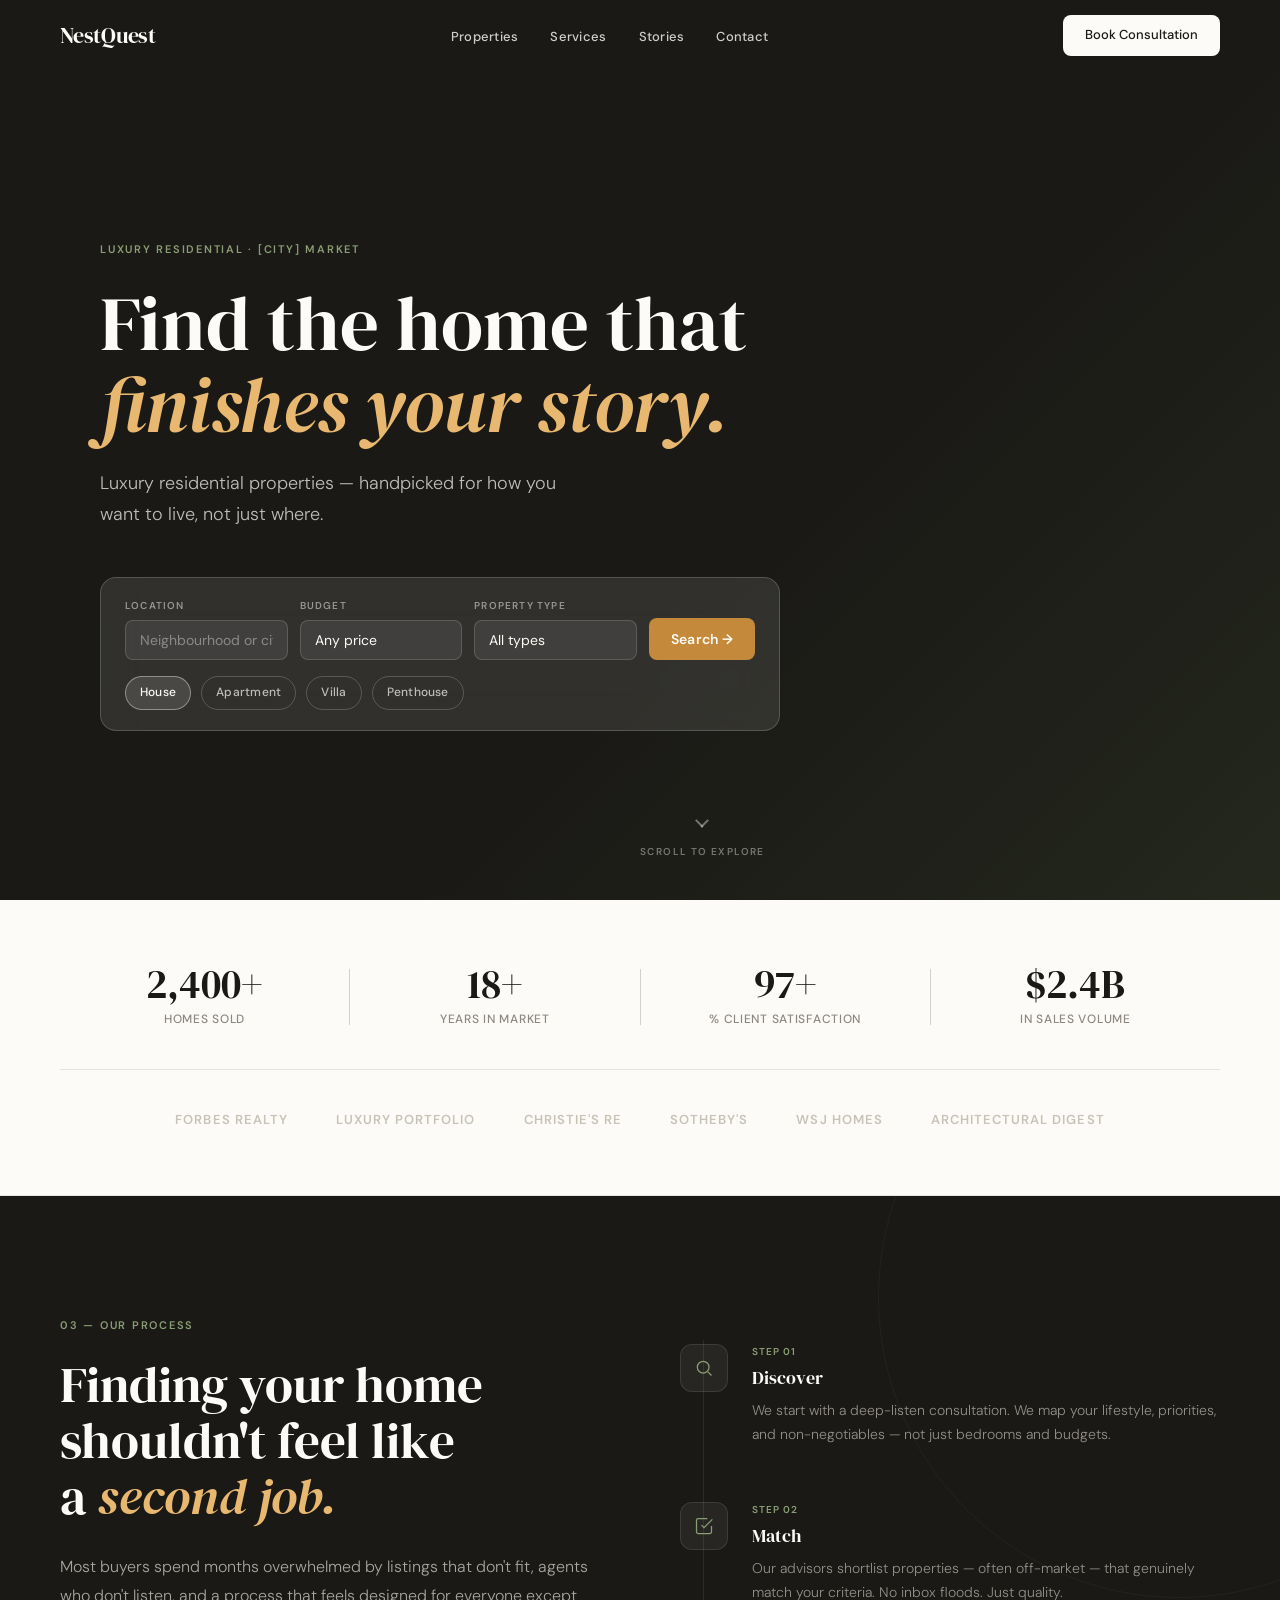
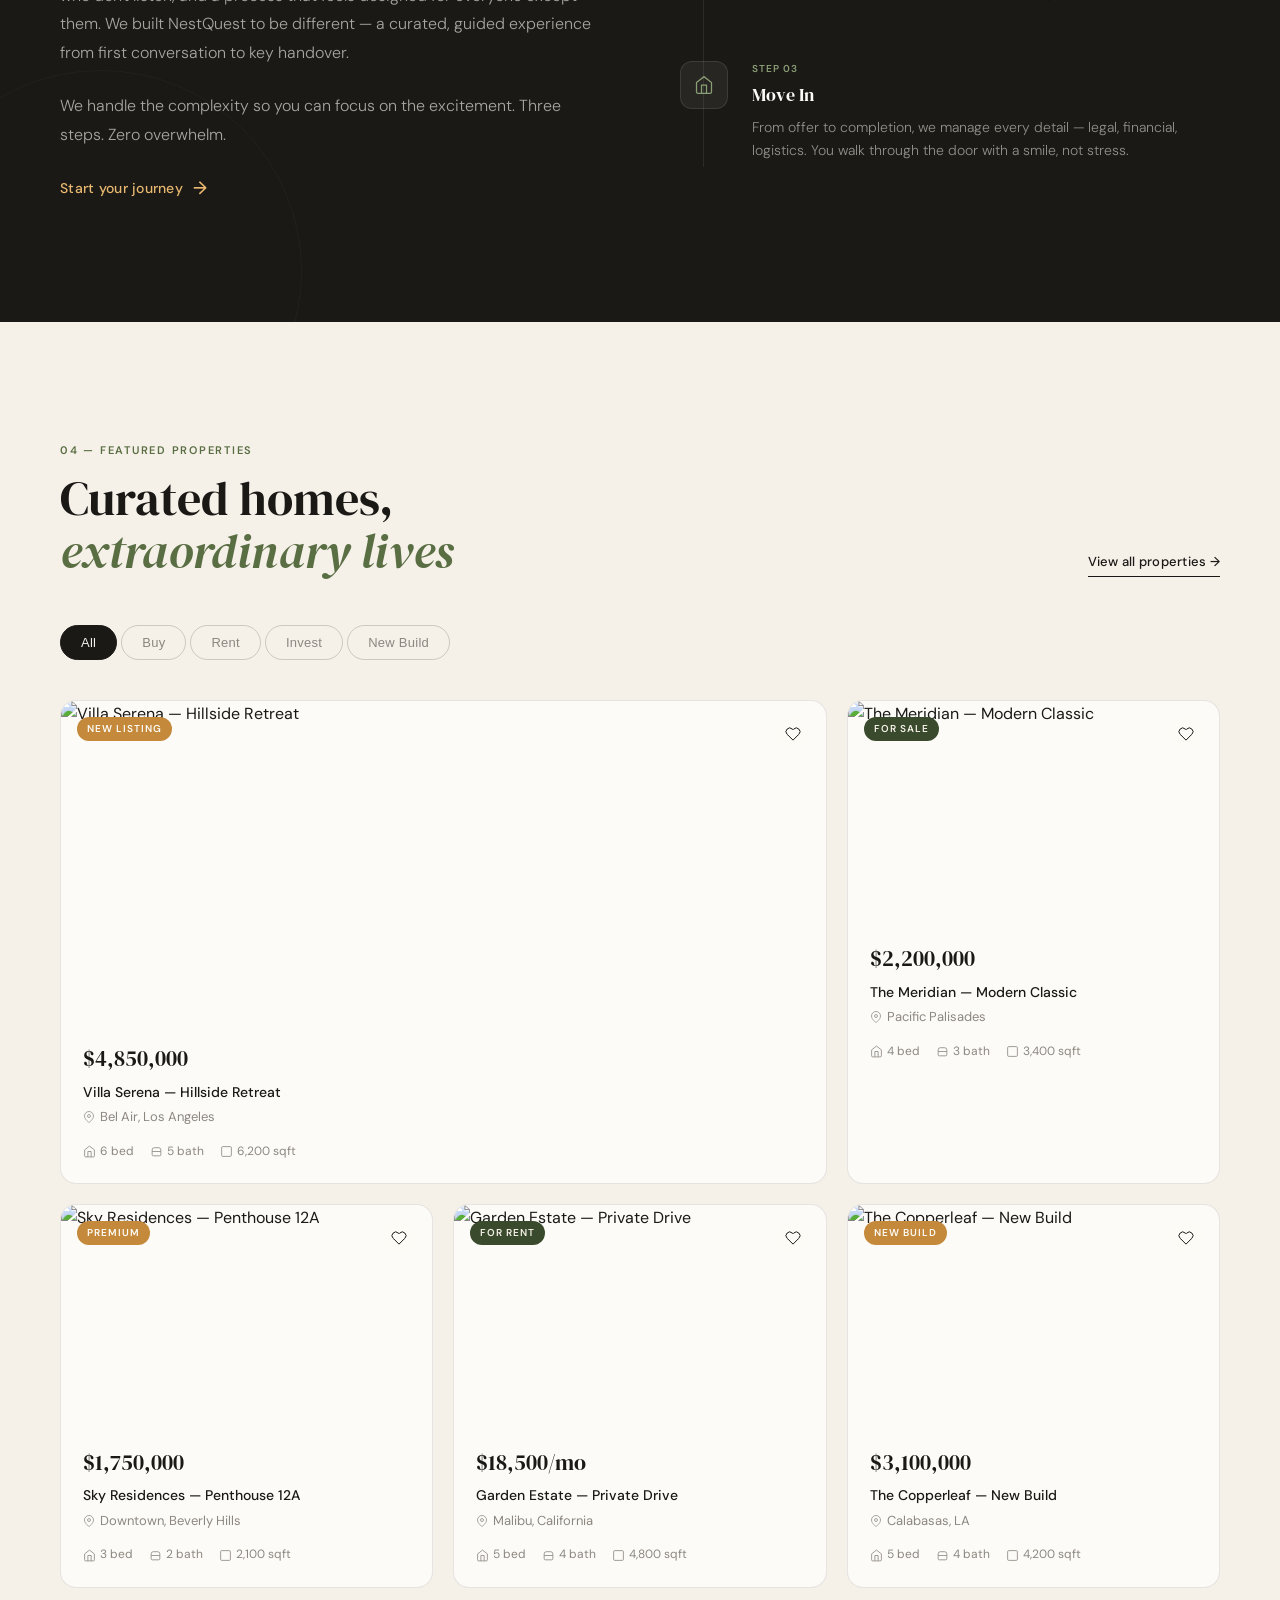
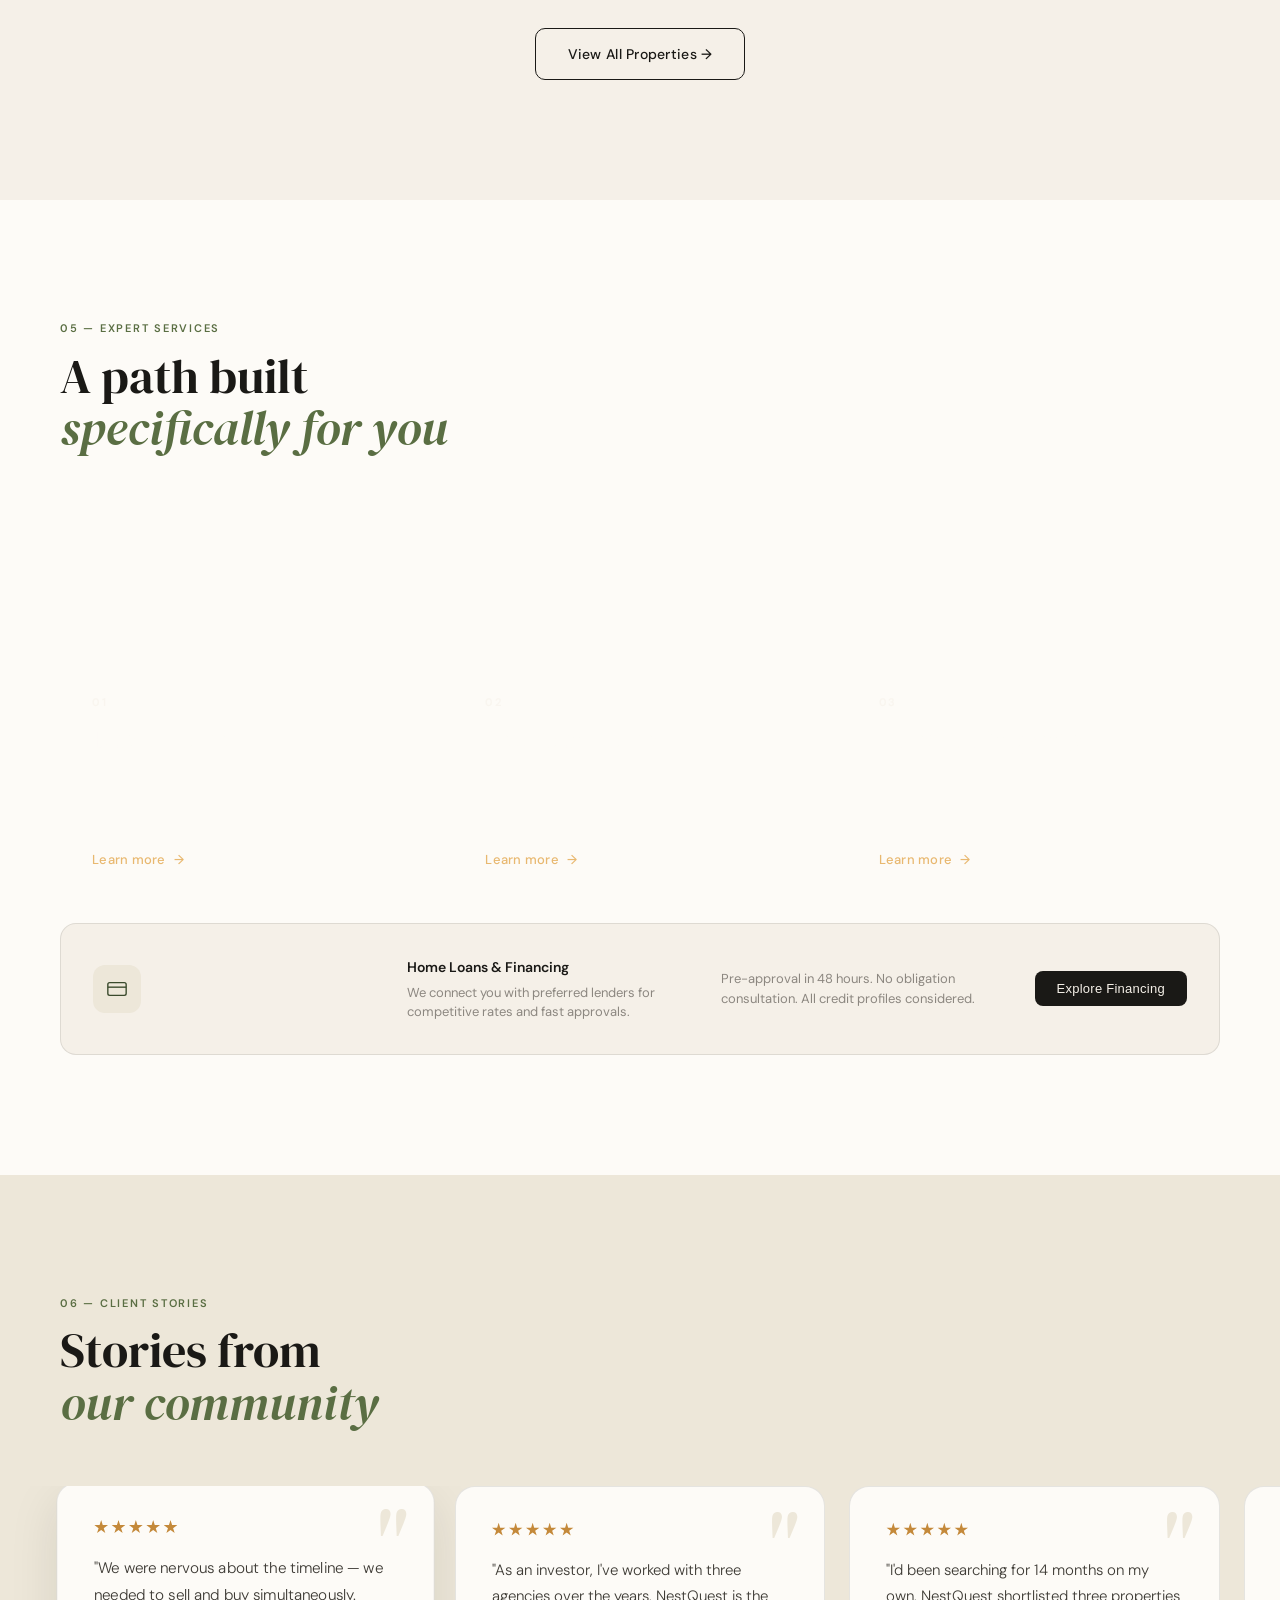
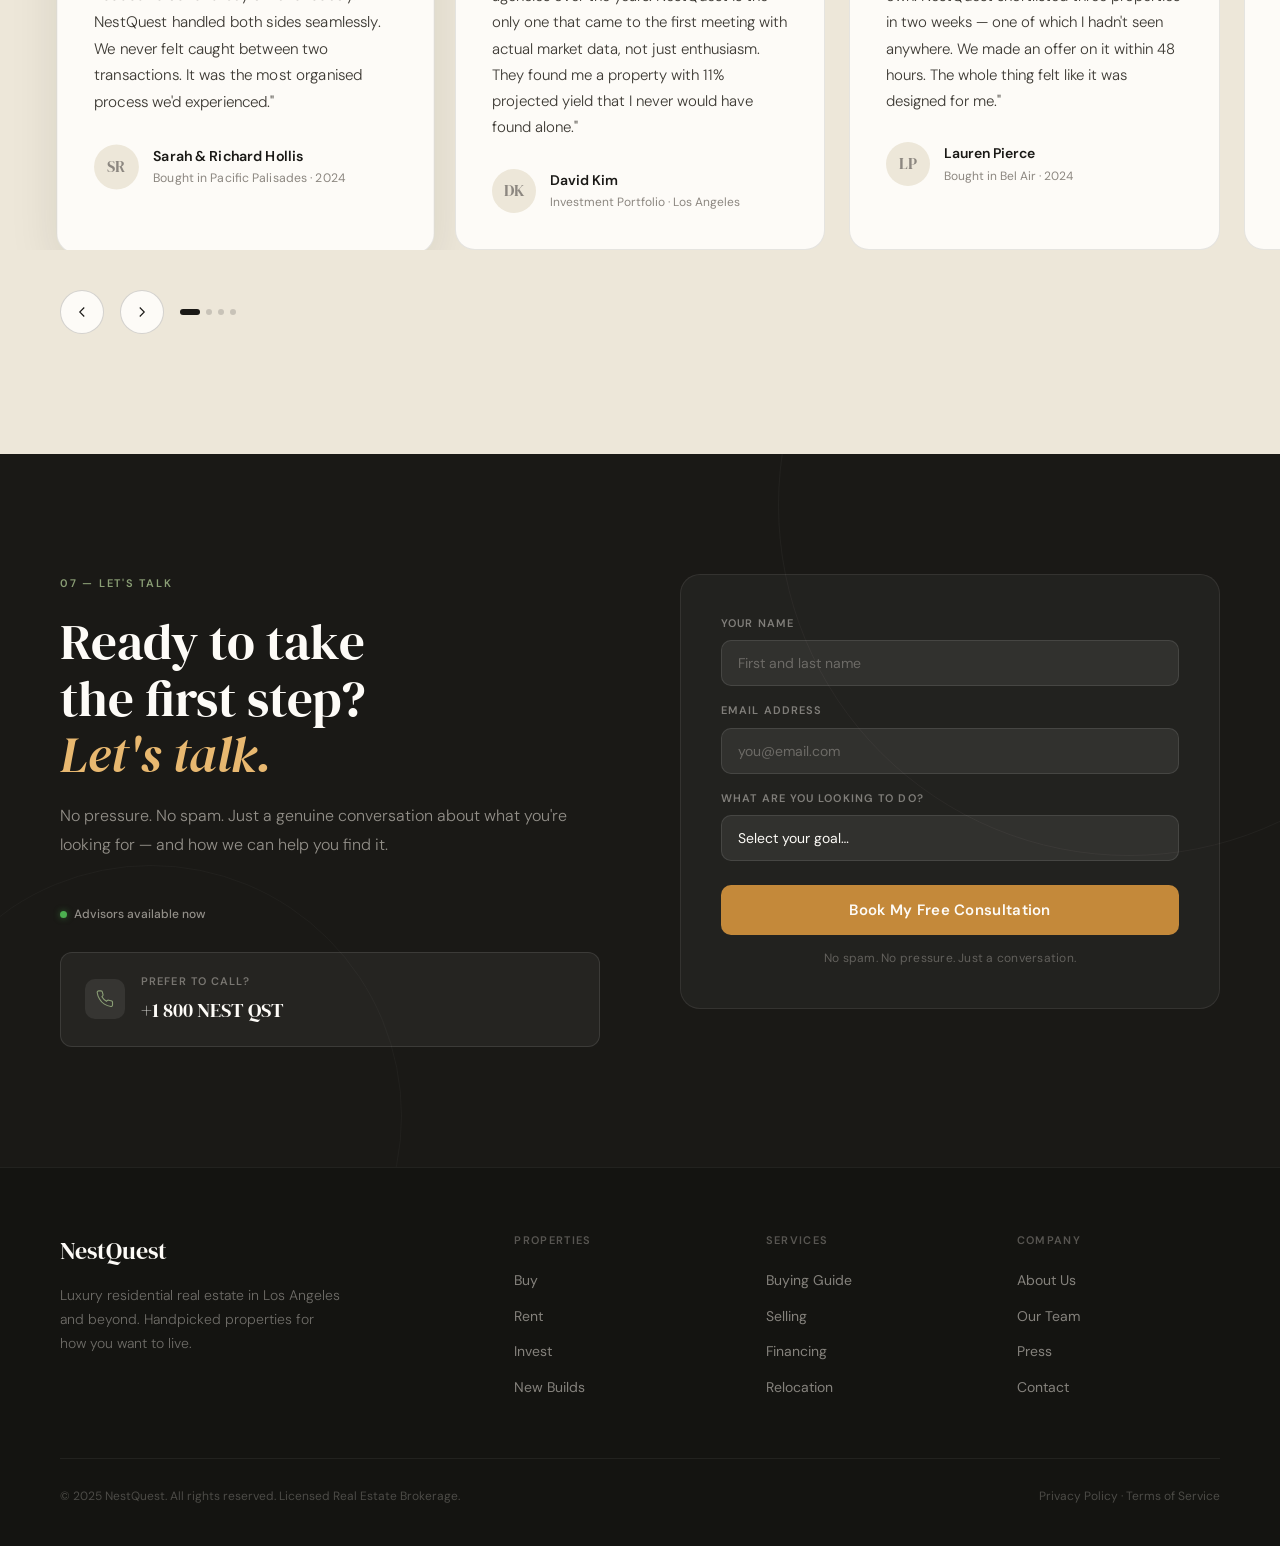
==== index.html @ 9560c3de "delete all files" ====
<!DOCTYPE html>
<html lang="en">
<head>
  <meta charset="UTF-8">
  <meta name="viewport" content="width=device-width, initial-scale=1.0">
  <title>NestQuest — Luxury Real Estate</title>

  <!-- Google Fonts -->
  <link rel="preconnect" href="https://fonts.googleapis.com">
  <link rel="preconnect" href="https://fonts.gstatic.com" crossorigin>
  <link href="https://fonts.googleapis.com/css2?family=DM+Serif+Display:ital@0;1&family=DM+Sans:opsz,wght@9..40,300;9..40,400;9..40,500;9..40,600&display=swap" rel="stylesheet">

  <!-- Stylesheet -->
  <link rel="stylesheet" href="assets/css/main.css">
</head>
<body>

  <!-- ═══════════════════════════════════════
       NAVIGATION
  ═══════════════════════════════════════ -->
  <nav id="nav">
    <a href="#hero" class="nav-logo">NestQuest</a>
    <ul class="nav-links">
      <li><a href="#properties">Properties</a></li>
      <li><a href="#services">Services</a></li>
      <li><a href="#testimonials">Stories</a></li>
      <li><a href="#cta">Contact</a></li>
    </ul>
    <a href="#cta" class="nav-cta">Book Consultation</a>
  </nav>


  <!-- ═══════════════════════════════════════
       S1: HERO
  ═══════════════════════════════════════ -->
  <section id="hero">
    <div class="hero-bg" id="heroBg"></div>
    <div class="hero-overlay"></div>

    <div class="hero-content">
      <p class="hero-label">Luxury Residential · [City] Market</p>

      <h1 class="hero-headline" id="heroHeadline">
        Find the home that<br><em>finishes your story.</em>
      </h1>

      <p class="hero-sub">Luxury residential properties — handpicked for how you want to live, not just where.</p>

      <div class="hero-search">
        <div class="search-row">
          <div class="search-field">
            <label for="search-location">Location</label>
            <input id="search-location" type="text" placeholder="Neighbourhood or city…">
          </div>
          <div class="search-field">
            <label for="search-budget">Budget</label>
            <select id="search-budget">
              <option value="">Any price</option>
              <option>Up to $1M</option>
              <option>$1M – $3M</option>
              <option>$3M – $7M</option>
              <option>$7M+</option>
            </select>
          </div>
          <div class="search-field">
            <label for="search-type">Property Type</label>
            <select id="search-type">
              <option value="">All types</option>
              <option>House</option>
              <option>Apartment</option>
              <option>Villa</option>
              <option>Penthouse</option>
            </select>
          </div>
          <button class="search-btn" onclick="document.getElementById('properties').scrollIntoView({behavior:'smooth'})">
            Search →
          </button>
        </div>

        <div class="hero-pills">
          <span class="hero-pill active" onclick="setHeroPill(this)">House</span>
          <span class="hero-pill" onclick="setHeroPill(this)">Apartment</span>
          <span class="hero-pill" onclick="setHeroPill(this)">Villa</span>
          <span class="hero-pill" onclick="setHeroPill(this)">Penthouse</span>
        </div>
      </div>
    </div>

    <div class="scroll-cue">
      <div class="chevron"></div>
      Scroll to explore
    </div>
  </section>


  <!-- ═══════════════════════════════════════
       S2: TRUST BAR
  ═══════════════════════════════════════ -->
  <section id="trust">
    <div class="trust-inner">

      <div class="stat-item">
        <div class="stat-num" data-target="2400">0</div>
        <div class="stat-label">Homes Sold</div>
      </div>

      <div class="trust-divider"></div>

      <div class="stat-item">
        <div class="stat-num" data-target="18">0</div>
        <div class="stat-label">Years in Market</div>
      </div>

      <div class="trust-divider"></div>

      <div class="stat-item">
        <div class="stat-num" data-target="97">0</div>
        <div class="stat-label">% Client Satisfaction</div>
      </div>

      <div class="trust-divider"></div>

      <div class="stat-item">
        <div class="stat-num" data-target="2.4" data-prefix="$" data-suffix="B">$0</div>
        <div class="stat-label">In Sales Volume</div>
      </div>

    </div>

    <div class="trust-logos">
      <span class="trust-logo">Forbes Realty</span>
      <span class="trust-logo">Luxury Portfolio</span>
      <span class="trust-logo">Christie's RE</span>
      <span class="trust-logo">Sotheby's</span>
      <span class="trust-logo">WSJ Homes</span>
      <span class="trust-logo">Architectural Digest</span>
    </div>
  </section>


  <!-- ═══════════════════════════════════════
       S3: PROBLEM → PROCESS
  ═══════════════════════════════════════ -->
  <section id="process">
    <div class="process-inner">

      <div class="process-left">
        <p class="section-label-light">03 — Our Process</p>
        <h2>Finding your home<br>shouldn't feel like<br>a <em>second job.</em></h2>
        <p>Most buyers spend months overwhelmed by listings that don't fit, agents who don't listen, and a process that feels designed for everyone except them. We built NestQuest to be different — a curated, guided experience from first conversation to key handover.</p>
        <p>We handle the complexity so you can focus on the excitement. Three steps. Zero overwhelm.</p>
        <a href="#cta" class="process-cta">Start your journey <span class="process-cta-arrow">→</span></a>
      </div>

      <div class="process-right">
        <div class="steps-list">
          <div class="steps-line"></div>

          <div class="step-item" id="step1">
            <div class="step-icon">
              <svg viewBox="0 0 24 24" aria-hidden="true">
                <circle cx="11" cy="11" r="7"/>
                <path d="m21 21-4.35-4.35"/>
              </svg>
            </div>
            <div class="step-body">
              <div class="step-num">Step 01</div>
              <h4>Discover</h4>
              <p>We start with a deep-listen consultation. We map your lifestyle, priorities, and non-negotiables — not just bedrooms and budgets.</p>
            </div>
          </div>

          <div class="step-item" id="step2">
            <div class="step-icon">
              <svg viewBox="0 0 24 24" aria-hidden="true">
                <path d="M9 11l3 3L22 4"/>
                <path d="M21 12v7a2 2 0 0 1-2 2H5a2 2 0 0 1-2-2V5a2 2 0 0 1 2-2h11"/>
              </svg>
            </div>
            <div class="step-body">
              <div class="step-num">Step 02</div>
              <h4>Match</h4>
              <p>Our advisors shortlist properties — often off-market — that genuinely match your criteria. No inbox floods. Just quality.</p>
            </div>
          </div>

          <div class="step-item" id="step3">
            <div class="step-icon">
              <svg viewBox="0 0 24 24" aria-hidden="true">
                <path d="m3 9 9-7 9 7v11a2 2 0 0 1-2 2H5a2 2 0 0 1-2-2z"/>
                <polyline points="9 22 9 12 15 12 15 22"/>
              </svg>
            </div>
            <div class="step-body">
              <div class="step-num">Step 03</div>
              <h4>Move In</h4>
              <p>From offer to completion, we manage every detail — legal, financial, logistics. You walk through the door with a smile, not stress.</p>
            </div>
          </div>

        </div>
      </div>

    </div>
  </section>


  <!-- ═══════════════════════════════════════
       S4: FEATURED PROPERTIES
  ═══════════════════════════════════════ -->
  <section id="properties">
    <div class="section-header">
      <div class="section-header-left">
        <div class="section-label">04 — Featured Properties</div>
        <h2>Curated homes,<br><em>extraordinary lives</em></h2>
      </div>
      <a href="#" class="view-all-link">View all properties →</a>
    </div>

    <div class="filter-bar" id="filterBar">
      <button class="filter-btn active" onclick="filterProps(this,'all')">All</button>
      <button class="filter-btn" onclick="filterProps(this,'buy')">Buy</button>
      <button class="filter-btn" onclick="filterProps(this,'rent')">Rent</button>
      <button class="filter-btn" onclick="filterProps(this,'invest')">Invest</button>
      <button class="filter-btn" onclick="filterProps(this,'new')">New Build</button>
    </div>

    <div class="properties-grid" id="propsGrid">

      <!-- FEATURED (hero card — spans 2 columns) -->
      <div class="prop-card hero-card visible" data-type="buy">
        <div class="prop-img" style="height:320px">
          <img src="assets/images/prop-villa-serena.jpg" alt="Villa Serena — Hillside Retreat" loading="lazy">
          <span class="prop-badge premium">New Listing</span>
          <div class="prop-heart" onclick="toggleHeart(this)" aria-label="Save property">
            <svg viewBox="0 0 24 24" aria-hidden="true">
              <path d="M20.84 4.61a5.5 5.5 0 0 0-7.78 0L12 5.67l-1.06-1.06a5.5 5.5 0 0 0-7.78 7.78l1.06 1.06L12 21.23l7.78-7.78 1.06-1.06a5.5 5.5 0 0 0 0-7.78z"/>
            </svg>
          </div>
          <div class="prop-hover-overlay">
            <button class="prop-view-btn">View Details</button>
          </div>
        </div>
        <div class="prop-info">
          <div class="prop-price">$4,850,000</div>
          <div class="prop-title">Villa Serena — Hillside Retreat</div>
          <div class="prop-location">
            <svg viewBox="0 0 24 24" aria-hidden="true"><path d="M21 10c0 7-9 13-9 13s-9-6-9-13a9 9 0 0 1 18 0z"/><circle cx="12" cy="10" r="3"/></svg>
            Bel Air, Los Angeles
          </div>
          <div class="prop-meta">
            <span><svg viewBox="0 0 24 24" aria-hidden="true"><path d="M3 9l9-7 9 7v11a2 2 0 0 1-2 2H5a2 2 0 0 1-2-2z"/><polyline points="9 22 9 12 15 12 15 22"/></svg>6 bed</span>
            <span><svg viewBox="0 0 24 24" aria-hidden="true"><path d="M4 12h16M4 12v6a2 2 0 0 0 2 2h12a2 2 0 0 0 2-2v-6M4 12V9a4 4 0 0 1 4-4h8a4 4 0 0 1 4 4v3"/></svg>5 bath</span>
            <span><svg viewBox="0 0 24 24" aria-hidden="true"><rect x="3" y="3" width="18" height="18" rx="2"/></svg>6,200 sqft</span>
          </div>
        </div>
      </div>

      <!-- CARD 2 -->
      <div class="prop-card visible" data-type="buy">
        <div class="prop-img prop-img-default">
          <img src="assets/images/prop-the-meridian.jpg" alt="The Meridian — Modern Classic" loading="lazy">
          <span class="prop-badge">For Sale</span>
          <div class="prop-heart" onclick="toggleHeart(this)" aria-label="Save property">
            <svg viewBox="0 0 24 24" aria-hidden="true"><path d="M20.84 4.61a5.5 5.5 0 0 0-7.78 0L12 5.67l-1.06-1.06a5.5 5.5 0 0 0-7.78 7.78l1.06 1.06L12 21.23l7.78-7.78 1.06-1.06a5.5 5.5 0 0 0 0-7.78z"/></svg>
          </div>
          <div class="prop-hover-overlay"><button class="prop-view-btn">View Details</button></div>
        </div>
        <div class="prop-info">
          <div class="prop-price">$2,200,000</div>
          <div class="prop-title">The Meridian — Modern Classic</div>
          <div class="prop-location">
            <svg viewBox="0 0 24 24" aria-hidden="true"><path d="M21 10c0 7-9 13-9 13s-9-6-9-13a9 9 0 0 1 18 0z"/><circle cx="12" cy="10" r="3"/></svg>
            Pacific Palisades
          </div>
          <div class="prop-meta">
            <span><svg viewBox="0 0 24 24" aria-hidden="true"><path d="M3 9l9-7 9 7v11a2 2 0 0 1-2 2H5a2 2 0 0 1-2-2z"/><polyline points="9 22 9 12 15 12 15 22"/></svg>4 bed</span>
            <span><svg viewBox="0 0 24 24" aria-hidden="true"><path d="M4 12h16M4 12v6a2 2 0 0 0 2 2h12a2 2 0 0 0 2-2v-6M4 12V9a4 4 0 0 1 4-4h8a4 4 0 0 1 4 4v3"/></svg>3 bath</span>
            <span><svg viewBox="0 0 24 24" aria-hidden="true"><rect x="3" y="3" width="18" height="18" rx="2"/></svg>3,400 sqft</span>
          </div>
        </div>
      </div>

      <!-- CARD 3 -->
      <div class="prop-card visible" data-type="invest">
        <div class="prop-img prop-img-default">
          <img src="assets/images/prop-sky-residences.jpg" alt="Sky Residences — Penthouse 12A" loading="lazy">
          <span class="prop-badge premium">Premium</span>
          <div class="prop-heart" onclick="toggleHeart(this)" aria-label="Save property">
            <svg viewBox="0 0 24 24" aria-hidden="true"><path d="M20.84 4.61a5.5 5.5 0 0 0-7.78 0L12 5.67l-1.06-1.06a5.5 5.5 0 0 0-7.78 7.78l1.06 1.06L12 21.23l7.78-7.78 1.06-1.06a5.5 5.5 0 0 0 0-7.78z"/></svg>
          </div>
          <div class="prop-hover-overlay"><button class="prop-view-btn">View Details</button></div>
        </div>
        <div class="prop-info">
          <div class="prop-price">$1,750,000</div>
          <div class="prop-title">Sky Residences — Penthouse 12A</div>
          <div class="prop-location">
            <svg viewBox="0 0 24 24" aria-hidden="true"><path d="M21 10c0 7-9 13-9 13s-9-6-9-13a9 9 0 0 1 18 0z"/><circle cx="12" cy="10" r="3"/></svg>
            Downtown, Beverly Hills
          </div>
          <div class="prop-meta">
            <span><svg viewBox="0 0 24 24" aria-hidden="true"><path d="M3 9l9-7 9 7v11a2 2 0 0 1-2 2H5a2 2 0 0 1-2-2z"/><polyline points="9 22 9 12 15 12 15 22"/></svg>3 bed</span>
            <span><svg viewBox="0 0 24 24" aria-hidden="true"><path d="M4 12h16M4 12v6a2 2 0 0 0 2 2h12a2 2 0 0 0 2-2v-6M4 12V9a4 4 0 0 1 4-4h8a4 4 0 0 1 4 4v3"/></svg>2 bath</span>
            <span><svg viewBox="0 0 24 24" aria-hidden="true"><rect x="3" y="3" width="18" height="18" rx="2"/></svg>2,100 sqft</span>
          </div>
        </div>
      </div>

      <!-- CARD 4 -->
      <div class="prop-card visible" data-type="rent">
        <div class="prop-img prop-img-default">
          <img src="assets/images/prop-garden-estate.jpg" alt="Garden Estate — Private Drive" loading="lazy">
          <span class="prop-badge">For Rent</span>
          <div class="prop-heart" onclick="toggleHeart(this)" aria-label="Save property">
            <svg viewBox="0 0 24 24" aria-hidden="true"><path d="M20.84 4.61a5.5 5.5 0 0 0-7.78 0L12 5.67l-1.06-1.06a5.5 5.5 0 0 0-7.78 7.78l1.06 1.06L12 21.23l7.78-7.78 1.06-1.06a5.5 5.5 0 0 0 0-7.78z"/></svg>
          </div>
          <div class="prop-hover-overlay"><button class="prop-view-btn">View Details</button></div>
        </div>
        <div class="prop-info">
          <div class="prop-price">$18,500/mo</div>
          <div class="prop-title">Garden Estate — Private Drive</div>
          <div class="prop-location">
            <svg viewBox="0 0 24 24" aria-hidden="true"><path d="M21 10c0 7-9 13-9 13s-9-6-9-13a9 9 0 0 1 18 0z"/><circle cx="12" cy="10" r="3"/></svg>
            Malibu, California
          </div>
          <div class="prop-meta">
            <span><svg viewBox="0 0 24 24" aria-hidden="true"><path d="M3 9l9-7 9 7v11a2 2 0 0 1-2 2H5a2 2 0 0 1-2-2z"/><polyline points="9 22 9 12 15 12 15 22"/></svg>5 bed</span>
            <span><svg viewBox="0 0 24 24" aria-hidden="true"><path d="M4 12h16M4 12v6a2 2 0 0 0 2 2h12a2 2 0 0 0 2-2v-6M4 12V9a4 4 0 0 1 4-4h8a4 4 0 0 1 4 4v3"/></svg>4 bath</span>
            <span><svg viewBox="0 0 24 24" aria-hidden="true"><rect x="3" y="3" width="18" height="18" rx="2"/></svg>4,800 sqft</span>
          </div>
        </div>
      </div>

      <!-- CARD 5 -->
      <div class="prop-card visible" data-type="new">
        <div class="prop-img prop-img-default">
          <img src="assets/images/prop-copperleaf.jpg" alt="The Copperleaf — New Build" loading="lazy">
          <span class="prop-badge premium">New Build</span>
          <div class="prop-heart" onclick="toggleHeart(this)" aria-label="Save property">
            <svg viewBox="0 0 24 24" aria-hidden="true"><path d="M20.84 4.61a5.5 5.5 0 0 0-7.78 0L12 5.67l-1.06-1.06a5.5 5.5 0 0 0-7.78 7.78l1.06 1.06L12 21.23l7.78-7.78 1.06-1.06a5.5 5.5 0 0 0 0-7.78z"/></svg>
          </div>
          <div class="prop-hover-overlay"><button class="prop-view-btn">View Details</button></div>
        </div>
        <div class="prop-info">
          <div class="prop-price">$3,100,000</div>
          <div class="prop-title">The Copperleaf — New Build</div>
          <div class="prop-location">
            <svg viewBox="0 0 24 24" aria-hidden="true"><path d="M21 10c0 7-9 13-9 13s-9-6-9-13a9 9 0 0 1 18 0z"/><circle cx="12" cy="10" r="3"/></svg>
            Calabasas, LA
          </div>
          <div class="prop-meta">
            <span><svg viewBox="0 0 24 24" aria-hidden="true"><path d="M3 9l9-7 9 7v11a2 2 0 0 1-2 2H5a2 2 0 0 1-2-2z"/><polyline points="9 22 9 12 15 12 15 22"/></svg>5 bed</span>
            <span><svg viewBox="0 0 24 24" aria-hidden="true"><path d="M4 12h16M4 12v6a2 2 0 0 0 2 2h12a2 2 0 0 0 2-2v-6M4 12V9a4 4 0 0 1 4-4h8a4 4 0 0 1 4 4v3"/></svg>4 bath</span>
            <span><svg viewBox="0 0 24 24" aria-hidden="true"><rect x="3" y="3" width="18" height="18" rx="2"/></svg>4,200 sqft</span>
          </div>
        </div>
      </div>

    </div><!-- /properties-grid -->

    <div class="properties-cta">
      <a href="#" class="btn-outline">View All Properties →</a>
    </div>
  </section>


  <!-- ═══════════════════════════════════════
       S5: SERVICES
  ═══════════════════════════════════════ -->
  <section id="services">
    <div class="services-inner">

      <div class="section-header" style="margin-bottom:0">
        <div class="section-header-left">
          <div class="section-label">05 — Expert Services</div>
          <h2>A path built<br><em>specifically for you</em></h2>
        </div>
      </div>

      <div class="services-grid">

        <div class="service-card" id="svc1">
          <div class="service-card-inner">
            <div class="service-card-img" style="background-image:url('assets/images/svc-buy.jpg')"></div>
            <div class="service-card-body">
              <div class="service-num">01</div>
              <h3>Buy a Home</h3>
              <p class="service-desc">Expert guidance from search to signature — with access to off-market listings your competition won't see.</p>
              <a href="#cta" class="service-link">Learn more <span class="arr">→</span></a>
            </div>
          </div>
        </div>

        <div class="service-card" id="svc2">
          <div class="service-card-inner">
            <div class="service-card-img" style="background-image:url('assets/images/svc-sell.jpg')"></div>
            <div class="service-card-body">
              <div class="service-num">02</div>
              <h3>Sell Your Home</h3>
              <p class="service-desc">Strategic pricing, premium marketing, and a network of qualified buyers — we maximise your return.</p>
              <a href="#cta" class="service-link">Learn more <span class="arr">→</span></a>
            </div>
          </div>
        </div>

        <div class="service-card" id="svc3">
          <div class="service-card-inner">
            <div class="service-card-img" style="background-image:url('assets/images/svc-invest.jpg')"></div>
            <div class="service-card-body">
              <div class="service-num">03</div>
              <h3>Invest in Property</h3>
              <p class="service-desc">Market data, ROI analysis, and portfolio advisory — for investors who demand more than just listings.</p>
              <a href="#cta" class="service-link">Learn more <span class="arr">→</span></a>
            </div>
          </div>
        </div>

      </div><!-- /services-grid -->

      <div class="finance-card">
        <div class="finance-icon">
          <svg viewBox="0 0 24 24" aria-hidden="true"><rect x="2" y="5" width="20" height="14" rx="2"/><path d="M2 10h20"/></svg>
        </div>
        <div class="finance-item">
          <h4>Home Loans &amp; Financing</h4>
          <p>We connect you with preferred lenders for competitive rates and fast approvals.</p>
        </div>
        <div class="finance-item">
          <p>Pre-approval in 48 hours. No obligation consultation. All credit profiles considered.</p>
        </div>
        <button class="finance-cta" onclick="document.getElementById('cta').scrollIntoView({behavior:'smooth'})">
          Explore Financing
        </button>
      </div>

    </div>
  </section>


  <!-- ═══════════════════════════════════════
       S6: TESTIMONIALS
  ═══════════════════════════════════════ -->
  <section id="testimonials">
    <div class="testimonials-inner">

      <div class="section-header" style="margin-bottom:0">
        <div class="section-header-left">
          <div class="section-label">06 — Client Stories</div>
          <h2>Stories from<br><em>our community</em></h2>
        </div>
      </div>

      <div class="testi-track-wrap">
        <div class="testi-track" id="testiTrack">

          <div class="testi-card active">
            <div class="quote-mark" aria-hidden="true">"</div>
            <div class="stars" aria-label="5 out of 5 stars">
              <span class="star"></span><span class="star"></span><span class="star"></span>
              <span class="star"></span><span class="star"></span>
            </div>
            <p class="testi-quote">"We were nervous about the timeline — we needed to sell and buy simultaneously. NestQuest handled both sides seamlessly. We never felt caught between two transactions. It was the most organised process we'd experienced."</p>
            <div class="testi-author">
              <div class="testi-avatar" aria-hidden="true">SR</div>
              <div>
                <div class="testi-name">Sarah &amp; Richard Hollis</div>
                <div class="testi-location">Bought in Pacific Palisades · 2024</div>
              </div>
            </div>
          </div>

          <div class="testi-card">
            <div class="quote-mark" aria-hidden="true">"</div>
            <div class="stars" aria-label="5 out of 5 stars">
              <span class="star"></span><span class="star"></span><span class="star"></span>
              <span class="star"></span><span class="star"></span>
            </div>
            <p class="testi-quote">"As an investor, I've worked with three agencies over the years. NestQuest is the only one that came to the first meeting with actual market data, not just enthusiasm. They found me a property with 11% projected yield that I never would have found alone."</p>
            <div class="testi-author">
              <div class="testi-avatar" aria-hidden="true">DK</div>
              <div>
                <div class="testi-name">David Kim</div>
                <div class="testi-location">Investment Portfolio · Los Angeles</div>
              </div>
            </div>
          </div>

          <div class="testi-card">
            <div class="quote-mark" aria-hidden="true">"</div>
            <div class="stars" aria-label="5 out of 5 stars">
              <span class="star"></span><span class="star"></span><span class="star"></span>
              <span class="star"></span><span class="star"></span>
            </div>
            <p class="testi-quote">"I'd been searching for 14 months on my own. NestQuest shortlisted three properties in two weeks — one of which I hadn't seen anywhere. We made an offer on it within 48 hours. The whole thing felt like it was designed for me."</p>
            <div class="testi-author">
              <div class="testi-avatar" aria-hidden="true">LP</div>
              <div>
                <div class="testi-name">Lauren Pierce</div>
                <div class="testi-location">Bought in Bel Air · 2024</div>
              </div>
            </div>
          </div>

          <div class="testi-card">
            <div class="quote-mark" aria-hidden="true">"</div>
            <div class="stars" aria-label="5 out of 5 stars">
              <span class="star"></span><span class="star"></span><span class="star"></span>
              <span class="star"></span><span class="star"></span>
            </div>
            <p class="testi-quote">"We relocated from London and had exactly three weeks to find and secure a property. The NestQuest team made what should have been a nightmare into the smoothest decision of our lives. Our advisor felt like an old friend by the end."</p>
            <div class="testi-author">
              <div class="testi-avatar" aria-hidden="true">JM</div>
              <div>
                <div class="testi-name">James &amp; Mia Crawford</div>
                <div class="testi-location">Relocated from London · Malibu</div>
              </div>
            </div>
          </div>

        </div><!-- /testi-track -->
      </div><!-- /testi-track-wrap -->

      <div class="testi-controls">
        <button class="testi-nav-btn" id="testiPrev" onclick="slideTestimonials(-1)" aria-label="Previous testimonial">
          <svg viewBox="0 0 24 24" aria-hidden="true"><polyline points="15 18 9 12 15 6"/></svg>
        </button>
        <button class="testi-nav-btn" id="testiNext" onclick="slideTestimonials(1)" aria-label="Next testimonial">
          <svg viewBox="0 0 24 24" aria-hidden="true"><polyline points="9 18 15 12 9 6"/></svg>
        </button>
        <div class="testi-dots" id="testiDots" role="tablist" aria-label="Testimonial navigation">
          <div class="testi-dot active" onclick="goToSlide(0)" role="tab" aria-label="Testimonial 1"></div>
          <div class="testi-dot" onclick="goToSlide(1)" role="tab" aria-label="Testimonial 2"></div>
          <div class="testi-dot" onclick="goToSlide(2)" role="tab" aria-label="Testimonial 3"></div>
          <div class="testi-dot" onclick="goToSlide(3)" role="tab" aria-label="Testimonial 4"></div>
        </div>
      </div>

    </div>
  </section>


  <!-- ═══════════════════════════════════════
       S7: FINAL CTA
  ═══════════════════════════════════════ -->
  <section id="cta">
    <div class="cta-inner">

      <div class="cta-left">
        <p class="section-label-light">07 — Let's Talk</p>
        <h2>Ready to take<br>the first step?<br><em>Let's talk.</em></h2>
        <p>No pressure. No spam. Just a genuine conversation about what you're looking for — and how we can help you find it.</p>
        <div class="availability-badge">
          <span class="avail-dot" aria-hidden="true"></span>
          Advisors available now
        </div>
        <div class="cta-phone-block">
          <div class="cta-phone-icon" aria-hidden="true">
            <svg viewBox="0 0 24 24"><path d="M22 16.92v3a2 2 0 0 1-2.18 2 19.79 19.79 0 0 1-8.63-3.07A19.5 19.5 0 0 1 4.69 12 19.79 19.79 0 0 1 1.61 3.4 2 2 0 0 1 3.6 1.22h3a2 2 0 0 1 2 1.72c.127.96.361 1.903.7 2.81a2 2 0 0 1-.45 2.11L7.91 8.96a16 16 0 0 0 6.07 6.07l.96-.96a2 2 0 0 1 2.11-.45c.907.339 1.85.573 2.81.7A2 2 0 0 1 22 16.92z"/></svg>
          </div>
          <div>
            <div class="cta-phone-label">Prefer to call?</div>
            <div class="cta-phone-num">+1 800 NEST QST</div>
          </div>
        </div>
      </div>

      <div class="cta-form">
        <div class="cta-form-fields" id="ctaFormFields">
          <div class="form-row">
            <label for="ctaName">Your Name</label>
            <input type="text" id="ctaName" placeholder="First and last name" autocomplete="name">
          </div>
          <div class="form-row">
            <label for="ctaEmail">Email Address</label>
            <input type="email" id="ctaEmail" placeholder="you@email.com" autocomplete="email">
          </div>
          <div class="form-row">
            <label for="ctaIntent">What are you looking to do?</label>
            <select id="ctaIntent">
              <option value="">Select your goal…</option>
              <option>Buy a home</option>
              <option>Sell my home</option>
              <option>Invest in property</option>
              <option>Not sure yet</option>
            </select>
          </div>
          <button class="cta-submit" onclick="submitCTA()">Book My Free Consultation</button>
          <p class="cta-trust-copy">No spam. No pressure. Just a conversation.</p>
        </div>

        <div class="form-success" id="formSuccess" role="alert">
          <div class="success-icon">
            <svg viewBox="0 0 24 24" aria-hidden="true"><polyline points="20 6 9 17 4 12"/></svg>
          </div>
          <h4>You're all set.</h4>
          <p>We'll be in touch within one business day. Check your inbox for a confirmation.</p>
        </div>
      </div>

    </div>
  </section>


  <!-- ═══════════════════════════════════════
       FOOTER
  ═══════════════════════════════════════ -->
  <footer>
    <div class="footer-inner">
      <div class="footer-top">

        <div class="footer-brand">
          <div class="logo">NestQuest</div>
          <p>Luxury residential real estate in Los Angeles and beyond. Handpicked properties for how you want to live.</p>
        </div>

        <div class="footer-col">
          <h5>Properties</h5>
          <ul>
            <li><a href="#">Buy</a></li>
            <li><a href="#">Rent</a></li>
            <li><a href="#">Invest</a></li>
            <li><a href="#">New Builds</a></li>
          </ul>
        </div>

        <div class="footer-col">
          <h5>Services</h5>
          <ul>
            <li><a href="#">Buying Guide</a></li>
            <li><a href="#">Selling</a></li>
            <li><a href="#">Financing</a></li>
            <li><a href="#">Relocation</a></li>
          </ul>
        </div>

        <div class="footer-col">
          <h5>Company</h5>
          <ul>
            <li><a href="#">About Us</a></li>
            <li><a href="#">Our Team</a></li>
            <li><a href="#">Press</a></li>
            <li><a href="#">Contact</a></li>
          </ul>
        </div>

      </div><!-- /footer-top -->

      <div class="footer-bottom">
        <p>© 2025 NestQuest. All rights reserved. Licensed Real Estate Brokerage.</p>
        <p><a href="#" style="color:inherit;text-decoration:none">Privacy Policy</a> · <a href="#" style="color:inherit;text-decoration:none">Terms of Service</a></p>
      </div>
    </div>
  </footer>


  <!-- Script — loaded last so the DOM is ready -->
  <script src="assets/js/main.js"></script>

</body>
</html>
---- assets/css/main.css ----
/* =============================================================
   NestQuest — Main Stylesheet
   Structure:
     1. CSS Variables (Design Tokens)
     2. Reset & Base
     3. Navigation
     4. S1: Hero
     5. S2: Trust Bar
     6. S3: Process
     7. S4: Featured Properties
     8. S5: Services
     9. S6: Testimonials
    10. S7: CTA
    11. Footer
    12. Utility & States
    13. Animations
    14. Responsive
   ============================================================= */

/* ── 1. CSS VARIABLES ── */
:root {
  --cream: #F5F0E8;
  --cream-dark: #EDE7D9;
  --ink: #1A1916;
  --ink-light: #3D3A34;
  --olive: #3A4A2C;
  --olive-light: #5A6E43;
  --sage: #8A9E75;
  --warm-gray: #8C8780;
  --warm-gray-light: #C8C3B8;
  --white: #FDFBF7;
  --amber: #C4893A;
  --amber-light: #E8B870;
  --border: rgba(26, 25, 22, 0.10);
  --border-strong: rgba(26, 25, 22, 0.18);
}

/* ── 2. RESET & BASE ── */
* {
  margin: 0;
  padding: 0;
  box-sizing: border-box;
}

html {
  scroll-behavior: smooth;
  font-size: 16px;
}

body {
  font-family: 'DM Sans', sans-serif;
  background: var(--cream);
  color: var(--ink);
  line-height: 1.6;
  overflow-x: hidden;
}

/* ── 3. NAVIGATION ── */
nav {
  position: fixed;
  top: 0;
  left: 0;
  right: 0;
  z-index: 1000;
  padding: 0 60px;
  height: 72px;
  display: flex;
  align-items: center;
  justify-content: space-between;
  transition: background 0.4s, backdrop-filter 0.4s, border-color 0.4s;
  border-bottom: 1px solid transparent;
}

nav.scrolled {
  background: rgba(253, 251, 247, 0.92);
  backdrop-filter: blur(12px);
  border-bottom-color: var(--border);
}

.nav-logo {
  font-family: 'DM Serif Display', serif;
  font-size: 22px;
  font-weight: 400;
  letter-spacing: -0.01em;
  color: var(--white);
  transition: color 0.4s;
  text-decoration: none;
}

nav.scrolled .nav-logo { color: var(--ink); }

.nav-links {
  display: flex;
  gap: 32px;
  list-style: none;
}

.nav-links a {
  font-size: 13px;
  font-weight: 500;
  color: rgba(253, 251, 247, 0.8);
  text-decoration: none;
  letter-spacing: 0.02em;
  transition: color 0.3s;
}

nav.scrolled .nav-links a { color: var(--warm-gray); }
.nav-links a:hover { color: var(--white); }
nav.scrolled .nav-links a:hover { color: var(--ink); }

.nav-cta {
  font-size: 13px;
  font-weight: 500;
  padding: 10px 22px;
  background: var(--white);
  color: var(--ink);
  border: none;
  border-radius: 8px;
  cursor: pointer;
  text-decoration: none;
  transition: background 0.3s, opacity 0.3s;
}

nav.scrolled .nav-cta { background: var(--ink); color: var(--cream); }
.nav-cta:hover { opacity: 0.85; }

/* ── 4. S1: HERO ── */
#hero {
  position: relative;
  min-height: 100vh;
  display: flex;
  align-items: center;
  overflow: hidden;
  background: var(--ink);
}

.hero-bg {
  position: absolute;
  inset: 0;
  background: url('../images/hero-bg.jpg') center / cover no-repeat;
  opacity: 0.42;
  transform: scale(1.08);
  transition: transform 0.1s linear;
}

.hero-overlay {
  position: absolute;
  inset: 0;
  background: linear-gradient(
    135deg,
    rgba(26, 25, 22, 0.6) 0%,
    rgba(26, 25, 22, 0.2) 60%,
    rgba(58, 74, 44, 0.3) 100%
  );
}

.hero-content {
  position: relative;
  z-index: 2;
  max-width: 1200px;
  margin: 0 auto;
  padding: 0 60px;
  padding-top: 72px;
  width: 100%;
}

.hero-label {
  font-size: 11px;
  letter-spacing: 0.16em;
  text-transform: uppercase;
  color: var(--sage);
  font-weight: 600;
  margin-bottom: 24px;
  opacity: 0;
  transform: translateY(16px);
  animation: fadeUp 0.6s 0.2s ease-out forwards;
}

.hero-headline {
  font-family: 'DM Serif Display', serif;
  font-size: clamp(48px, 6vw, 82px);
  line-height: 1.05;
  font-weight: 400;
  color: var(--white);
  max-width: 760px;
  margin-bottom: 24px;
}

.hero-headline .word {
  display: inline-block;
  opacity: 0;
  transform: translateY(20px);
}

.hero-headline em { font-style: italic; color: var(--amber-light); }

.hero-sub {
  font-size: 18px;
  font-weight: 300;
  color: rgba(253, 251, 247, 0.72);
  max-width: 480px;
  margin-bottom: 48px;
  opacity: 0;
  transform: translateY(16px);
  animation: fadeUp 0.6s 1.2s ease-out forwards;
  line-height: 1.7;
}

.hero-search {
  background: rgba(253, 251, 247, 0.10);
  backdrop-filter: blur(20px);
  border: 1px solid rgba(253, 251, 247, 0.18);
  border-radius: 16px;
  padding: 20px 24px;
  max-width: 680px;
  opacity: 0;
  transform: translateY(20px);
  animation: fadeUp 0.6s 1.4s ease-out forwards;
}

.search-row {
  display: grid;
  grid-template-columns: 1fr 1fr 1fr auto;
  gap: 12px;
  align-items: end;
}

.search-field label {
  display: block;
  font-size: 10px;
  letter-spacing: 0.12em;
  text-transform: uppercase;
  color: rgba(253, 251, 247, 0.5);
  font-weight: 600;
  margin-bottom: 6px;
}

.search-field input,
.search-field select {
  width: 100%;
  background: rgba(253, 251, 247, 0.08);
  border: 1px solid rgba(253, 251, 247, 0.15);
  border-radius: 8px;
  padding: 10px 14px;
  font-family: 'DM Sans', sans-serif;
  font-size: 14px;
  color: var(--white);
  outline: none;
  transition: border-color 0.2s;
  -webkit-appearance: none;
}

.search-field select option { background: var(--ink); color: var(--white); }
.search-field input::placeholder { color: rgba(253, 251, 247, 0.4); }
.search-field input:focus,
.search-field select:focus { border-color: rgba(253, 251, 247, 0.4); }

.search-btn {
  background: var(--amber);
  color: var(--white);
  border: none;
  border-radius: 8px;
  padding: 12px 22px;
  font-family: 'DM Sans', sans-serif;
  font-size: 14px;
  font-weight: 600;
  cursor: pointer;
  white-space: nowrap;
  transition: background 0.2s;
  letter-spacing: 0.02em;
}

.search-btn:hover { background: #b37c32; }

.hero-pills {
  display: flex;
  gap: 10px;
  margin-top: 16px;
  flex-wrap: wrap;
}

.hero-pill {
  font-size: 12px;
  padding: 6px 14px;
  border-radius: 20px;
  border: 1px solid rgba(253, 251, 247, 0.2);
  color: rgba(253, 251, 247, 0.7);
  cursor: pointer;
  transition: all 0.2s;
  font-weight: 500;
  letter-spacing: 0.02em;
}

.hero-pill:hover,
.hero-pill.active {
  background: rgba(253, 251, 247, 0.12);
  border-color: rgba(253, 251, 247, 0.4);
  color: var(--white);
}

.scroll-cue {
  position: absolute;
  bottom: 40px;
  left: 50%;
  transform: translateX(-50%);
  display: flex;
  flex-direction: column;
  align-items: center;
  gap: 8px;
  color: rgba(253, 251, 247, 0.4);
  font-size: 10px;
  letter-spacing: 0.14em;
  text-transform: uppercase;
  font-weight: 600;
  opacity: 0;
  animation: fadeUp 0.6s 2s ease-out forwards;
}

.chevron {
  width: 18px;
  height: 10px;
  position: relative;
}

.chevron::before,
.chevron::after {
  content: '';
  position: absolute;
  width: 10px;
  height: 1.5px;
  background: rgba(253, 251, 247, 0.4);
  animation: bounce 1.5s infinite;
}

.chevron::before { left: 0; top: 0; transform: rotate(45deg); transform-origin: right; }
.chevron::after  { right: 0; top: 0; transform: rotate(-45deg); transform-origin: left; }

/* ── 5. S2: TRUST BAR ── */
#trust {
  background: var(--white);
  padding: 64px 60px;
  border-bottom: 1px solid var(--border);
}

.trust-inner {
  max-width: 1200px;
  margin: 0 auto;
  display: grid;
  grid-template-columns: 1fr 1px 1fr 1px 1fr 1px 1fr;
  align-items: center;
  gap: 0;
}

.trust-divider { height: 56px; background: var(--border-strong); }

.stat-item { text-align: center; padding: 0 40px; }

.stat-num {
  font-family: 'DM Serif Display', serif;
  font-size: 40px;
  font-weight: 400;
  color: var(--ink);
  line-height: 1;
  margin-bottom: 6px;
}

.stat-label {
  font-size: 12px;
  color: var(--warm-gray);
  letter-spacing: 0.06em;
  text-transform: uppercase;
  font-weight: 500;
}

.trust-logos {
  max-width: 1200px;
  margin: 40px auto 0;
  display: flex;
  align-items: center;
  justify-content: center;
  gap: 48px;
  flex-wrap: wrap;
  border-top: 1px solid var(--border);
  padding-top: 40px;
}

.trust-logo {
  font-size: 13px;
  font-weight: 600;
  color: var(--warm-gray-light);
  letter-spacing: 0.08em;
  text-transform: uppercase;
}

/* ── 6. S3: PROCESS ── */
#process {
  background: var(--ink);
  padding: 120px 60px;
  position: relative;
  overflow: hidden;
}

#process::before {
  content: '';
  position: absolute;
  top: -200px;
  right: -200px;
  width: 600px;
  height: 600px;
  border: 1px solid rgba(255, 255, 255, 0.04);
  border-radius: 50%;
}

#process::after {
  content: '';
  position: absolute;
  bottom: -150px;
  left: -100px;
  width: 400px;
  height: 400px;
  border: 1px solid rgba(255, 255, 255, 0.03);
  border-radius: 50%;
}

.process-inner {
  max-width: 1200px;
  margin: 0 auto;
  display: grid;
  grid-template-columns: 1fr 1fr;
  gap: 80px;
  align-items: start;
}

.process-left .section-label-light {
  font-size: 11px;
  letter-spacing: 0.16em;
  text-transform: uppercase;
  color: var(--sage);
  font-weight: 600;
  margin-bottom: 20px;
}

.process-left h2 {
  font-family: 'DM Serif Display', serif;
  font-size: clamp(36px, 4vw, 52px);
  font-weight: 400;
  line-height: 1.1;
  color: var(--white);
  margin-bottom: 28px;
}

.process-left h2 em { font-style: italic; color: var(--amber-light); }

.process-left p {
  color: rgba(245, 240, 232, 0.65);
  font-size: 16px;
  line-height: 1.8;
  font-weight: 300;
  margin-bottom: 24px;
}

.process-cta {
  display: inline-flex;
  align-items: center;
  gap: 10px;
  font-size: 14px;
  font-weight: 500;
  color: var(--amber-light);
  text-decoration: none;
  letter-spacing: 0.02em;
  transition: gap 0.2s;
}

.process-cta:hover { gap: 16px; }
.process-cta-arrow { font-size: 18px; }

.steps-list {
  display: flex;
  flex-direction: column;
  gap: 0;
  position: relative;
}

.steps-line {
  position: absolute;
  left: 23px;
  top: 24px;
  bottom: 24px;
  width: 1px;
  background: rgba(255, 255, 255, 0.08);
}

.step-item {
  display: grid;
  grid-template-columns: 48px 1fr;
  gap: 24px;
  padding: 28px 0;
  opacity: 0;
  transform: translateX(24px);
  transition: opacity 0.5s, transform 0.5s;
}

.step-item.visible { opacity: 1; transform: none; }

.step-icon {
  width: 48px;
  height: 48px;
  border-radius: 12px;
  background: rgba(255, 255, 255, 0.06);
  border: 1px solid rgba(255, 255, 255, 0.1);
  display: flex;
  align-items: center;
  justify-content: center;
  flex-shrink: 0;
  position: relative;
  z-index: 1;
}

.step-icon svg { width: 20px; height: 20px; stroke: var(--sage); fill: none; stroke-width: 1.5; }

.step-body h4 {
  font-family: 'DM Serif Display', serif;
  font-size: 18px;
  font-weight: 400;
  color: var(--white);
  margin-bottom: 6px;
}

.step-body p {
  font-size: 14px;
  color: rgba(245, 240, 232, 0.55);
  line-height: 1.7;
  font-weight: 300;
}

.step-num {
  font-size: 10px;
  letter-spacing: 0.1em;
  font-weight: 600;
  color: var(--sage);
  text-transform: uppercase;
  margin-bottom: 4px;
}

/* ── 7. S4: FEATURED PROPERTIES ── */
#properties { padding: 120px 60px; background: var(--cream); }

.section-header {
  max-width: 1200px;
  margin: 0 auto 48px;
  display: flex;
  align-items: flex-end;
  justify-content: space-between;
}

.section-header-left .section-label {
  font-size: 11px;
  letter-spacing: 0.16em;
  text-transform: uppercase;
  color: var(--olive-light);
  font-weight: 600;
  margin-bottom: 12px;
}

.section-header-left h2 {
  font-family: 'DM Serif Display', serif;
  font-size: clamp(32px, 4vw, 48px);
  font-weight: 400;
  line-height: 1.1;
  color: var(--ink);
}

.section-header-left h2 em { font-style: italic; color: var(--olive-light); }

.view-all-link {
  font-size: 13px;
  font-weight: 500;
  color: var(--ink);
  text-decoration: none;
  display: flex;
  align-items: center;
  gap: 8px;
  letter-spacing: 0.02em;
  padding-bottom: 4px;
  border-bottom: 1px solid var(--ink);
  transition: gap 0.2s;
}

.view-all-link:hover { gap: 14px; }

.filter-bar {
  max-width: 1200px;
  margin: 0 auto 40px;
  display: flex;
  gap: 4px;
}

.filter-btn {
  font-size: 13px;
  font-weight: 500;
  padding: 9px 20px;
  border-radius: 20px;
  border: 1px solid var(--border-strong);
  background: transparent;
  color: var(--warm-gray);
  cursor: pointer;
  transition: all 0.2s;
  letter-spacing: 0.02em;
}

.filter-btn.active { background: var(--ink); color: var(--cream); border-color: var(--ink); }
.filter-btn:hover:not(.active) { background: var(--cream-dark); color: var(--ink); }

.properties-grid {
  max-width: 1200px;
  margin: 0 auto;
  display: grid;
  grid-template-columns: repeat(3, 1fr);
  grid-template-rows: auto auto;
  gap: 20px;
}

.prop-card {
  background: var(--white);
  border: 1px solid var(--border);
  border-radius: 16px;
  overflow: hidden;
  cursor: pointer;
  transition: transform 0.3s, box-shadow 0.3s, opacity 0.3s;
  opacity: 0;
  transform: translateY(24px);
  position: relative;
}

.prop-card.visible { opacity: 1; transform: none; }
.prop-card:hover { transform: translateY(-4px) scale(1.01); box-shadow: 0 20px 60px rgba(26, 25, 22, 0.12); }
.prop-card.hero-card { grid-column: span 2; grid-row: span 1; }

.prop-img { position: relative; overflow: hidden; }
.prop-card.hero-card .prop-img { height: 320px; }
.prop-img-default { height: 220px; }
.prop-img img { width: 100%; height: 100%; object-fit: cover; transition: transform 0.5s; }
.prop-card:hover .prop-img img { transform: scale(1.05); }

.prop-badge {
  position: absolute;
  top: 16px;
  left: 16px;
  font-size: 10px;
  font-weight: 600;
  letter-spacing: 0.1em;
  text-transform: uppercase;
  padding: 4px 10px;
  border-radius: 20px;
  background: var(--olive);
  color: var(--cream);
}

.prop-badge.premium { background: var(--amber); color: var(--white); }

.prop-heart {
  position: absolute;
  top: 16px;
  right: 16px;
  width: 34px;
  height: 34px;
  border-radius: 50%;
  background: rgba(253, 251, 247, 0.9);
  display: flex;
  align-items: center;
  justify-content: center;
  cursor: pointer;
  transition: background 0.2s, transform 0.2s;
}

.prop-heart:hover { background: var(--white); transform: scale(1.1); }
.prop-heart svg { width: 16px; height: 16px; stroke: var(--ink); fill: none; stroke-width: 1.5; transition: fill 0.2s, stroke 0.2s; }
.prop-heart.liked svg { fill: var(--amber); stroke: var(--amber); }

.prop-hover-overlay {
  position: absolute;
  inset: 0;
  background: rgba(26, 25, 22, 0.4);
  display: flex;
  align-items: center;
  justify-content: center;
  opacity: 0;
  transition: opacity 0.3s;
}

.prop-card:hover .prop-hover-overlay { opacity: 1; }

.prop-view-btn {
  font-size: 13px;
  font-weight: 500;
  padding: 10px 24px;
  background: var(--white);
  color: var(--ink);
  border-radius: 8px;
  border: none;
  cursor: pointer;
  letter-spacing: 0.02em;
}

.prop-info { padding: 20px 22px 22px; }
.prop-price { font-family: 'DM Serif Display', serif; font-size: 22px; font-weight: 400; color: var(--ink); margin-bottom: 4px; }
.prop-title { font-size: 14px; font-weight: 500; color: var(--ink); margin-bottom: 4px; }

.prop-location {
  font-size: 13px;
  color: var(--warm-gray);
  margin-bottom: 14px;
  display: flex;
  align-items: center;
  gap: 5px;
}

.prop-location svg { width: 12px; height: 12px; stroke: var(--warm-gray); fill: none; stroke-width: 1.5; }

.prop-meta { display: flex; gap: 16px; }
.prop-meta span { font-size: 12px; color: var(--warm-gray); display: flex; align-items: center; gap: 4px; }
.prop-meta svg { width: 13px; height: 13px; stroke: var(--warm-gray); fill: none; stroke-width: 1.5; }

.properties-cta { max-width: 1200px; margin: 40px auto 0; text-align: center; }

.btn-outline {
  display: inline-flex;
  align-items: center;
  gap: 10px;
  font-size: 14px;
  font-weight: 500;
  padding: 14px 32px;
  border: 1.5px solid var(--ink);
  border-radius: 10px;
  color: var(--ink);
  text-decoration: none;
  letter-spacing: 0.02em;
  transition: all 0.2s;
  background: transparent;
}

.btn-outline:hover { background: var(--ink); color: var(--cream); }

/* ── 8. S5: SERVICES ── */
#services { padding: 120px 60px; background: var(--white); }
.services-inner { max-width: 1200px; margin: 0 auto; }

.services-grid {
  display: grid;
  grid-template-columns: repeat(3, 1fr);
  gap: 20px;
  margin-top: 48px;
}

.service-card {
  border-radius: 20px;
  overflow: hidden;
  position: relative;
  cursor: pointer;
  opacity: 0;
  transform: translateY(24px);
  transition: opacity 0.5s, transform 0.5s;
}

.service-card.visible { opacity: 1; transform: none; }
.service-card-inner { position: relative; height: 400px; overflow: hidden; }

.service-card-img {
  position: absolute;
  inset: 0;
  background-size: cover;
  background-position: center;
  transition: transform 0.5s, filter 0.5s;
  filter: brightness(0.55);
}

.service-card:hover .service-card-img { transform: scale(1.05); filter: brightness(0.7); }

.service-card-body {
  position: absolute;
  inset: 0;
  padding: 32px;
  display: flex;
  flex-direction: column;
  justify-content: flex-end;
}

.service-num {
  font-size: 11px;
  letter-spacing: 0.14em;
  text-transform: uppercase;
  font-weight: 600;
  color: rgba(245, 240, 232, 0.5);
  margin-bottom: 12px;
}

.service-card h3 {
  font-family: 'DM Serif Display', serif;
  font-size: 26px;
  font-weight: 400;
  color: var(--white);
  margin-bottom: 8px;
  line-height: 1.2;
}

.service-desc {
  font-size: 14px;
  color: rgba(245, 240, 232, 0.65);
  line-height: 1.6;
  margin-bottom: 20px;
  font-weight: 300;
  transform: translateY(8px);
  opacity: 0;
  transition: opacity 0.3s, transform 0.3s;
}

.service-card:hover .service-desc { opacity: 1; transform: none; }

.service-link {
  display: inline-flex;
  align-items: center;
  gap: 8px;
  font-size: 13px;
  font-weight: 500;
  color: var(--amber-light);
  text-decoration: none;
  letter-spacing: 0.02em;
  transition: gap 0.2s;
}

.service-link .arr { transition: transform 0.2s; }
.service-card:hover .service-link .arr { transform: translateX(6px); }

.finance-card {
  background: var(--cream);
  border: 1px solid var(--border);
  border-radius: 16px;
  padding: 32px;
  margin-top: 20px;
  display: grid;
  grid-template-columns: 1fr 1fr 1fr auto;
  gap: 24px;
  align-items: center;
}

.finance-icon {
  width: 48px;
  height: 48px;
  border-radius: 12px;
  background: var(--cream-dark);
  display: flex;
  align-items: center;
  justify-content: center;
}

.finance-icon svg { width: 22px; height: 22px; stroke: var(--olive); fill: none; stroke-width: 1.5; }
.finance-item h4 { font-size: 14px; font-weight: 600; color: var(--ink); margin-bottom: 4px; }
.finance-item p { font-size: 13px; color: var(--warm-gray); line-height: 1.5; }

.finance-cta {
  font-size: 13px;
  font-weight: 500;
  padding: 10px 22px;
  background: var(--ink);
  color: var(--cream);
  border: none;
  border-radius: 8px;
  cursor: pointer;
  white-space: nowrap;
  letter-spacing: 0.02em;
  transition: opacity 0.2s;
}

.finance-cta:hover { opacity: 0.8; }

/* ── 9. S6: TESTIMONIALS ── */
#testimonials { padding: 120px 60px; background: var(--cream-dark); overflow: hidden; }
.testimonials-inner { max-width: 1200px; margin: 0 auto; }

.testi-track-wrap {
  overflow: hidden;
  margin: 0 -60px;
  padding: 0 60px;
  margin-top: 56px;
}

.testi-track {
  display: flex;
  gap: 24px;
  transition: transform 0.6s cubic-bezier(0.25, 0.1, 0.25, 1);
}

.testi-card {
  background: var(--white);
  border: 1px solid var(--border);
  border-radius: 20px;
  padding: 36px;
  flex: 0 0 calc(33.333% - 16px);
  min-width: 0;
  position: relative;
  transition: transform 0.3s, box-shadow 0.3s;
}

.testi-card.active { transform: scale(1.02); box-shadow: 0 16px 48px rgba(26, 25, 22, 0.1); }

.quote-mark {
  font-family: 'DM Serif Display', serif;
  font-size: 80px;
  line-height: 0.8;
  color: var(--cream-dark);
  position: absolute;
  top: 24px;
  right: 28px;
  font-style: italic;
  pointer-events: none;
}

.stars { display: flex; gap: 3px; margin-bottom: 20px; }
.star {
  width: 14px;
  height: 14px;
  background: var(--amber);
  clip-path: polygon(50% 0%, 61% 35%, 98% 35%, 68% 57%, 79% 91%, 50% 70%, 21% 91%, 32% 57%, 2% 35%, 39% 35%);
}

.testi-quote { font-size: 15px; color: var(--ink-light); line-height: 1.75; margin-bottom: 28px; font-weight: 300; }
.testi-author { display: flex; align-items: center; gap: 14px; }

.testi-avatar {
  width: 44px;
  height: 44px;
  border-radius: 50%;
  object-fit: cover;
  background: var(--cream-dark);
  display: flex;
  align-items: center;
  justify-content: center;
  font-family: 'DM Serif Display', serif;
  font-size: 16px;
  color: var(--warm-gray);
  font-weight: 400;
  flex-shrink: 0;
}

.testi-name { font-size: 14px; font-weight: 600; color: var(--ink); margin-bottom: 2px; }
.testi-location { font-size: 12px; color: var(--warm-gray); }

.testi-controls {
  display: flex;
  align-items: center;
  gap: 16px;
  margin-top: 40px;
  max-width: 1200px;
  margin-left: auto;
  margin-right: auto;
}

.testi-nav-btn {
  width: 44px;
  height: 44px;
  border-radius: 50%;
  border: 1px solid var(--border-strong);
  background: var(--white);
  display: flex;
  align-items: center;
  justify-content: center;
  cursor: pointer;
  transition: all 0.2s;
}

.testi-nav-btn:hover { background: var(--ink); border-color: var(--ink); }
.testi-nav-btn:hover svg { stroke: var(--cream); }
.testi-nav-btn svg { width: 18px; height: 18px; stroke: var(--ink); fill: none; stroke-width: 1.5; transition: stroke 0.2s; }

.testi-dots { display: flex; gap: 6px; }
.testi-dot { width: 6px; height: 6px; border-radius: 50%; background: var(--warm-gray-light); transition: all 0.3s; cursor: pointer; }
.testi-dot.active { background: var(--ink); width: 20px; border-radius: 3px; }

/* ── 10. S7: CTA ── */
#cta { background: var(--ink); padding: 120px 60px; position: relative; overflow: hidden; }

#cta::before {
  content: '';
  position: absolute;
  top: -300px;
  right: -200px;
  width: 700px;
  height: 700px;
  border: 1px solid rgba(255, 255, 255, 0.04);
  border-radius: 50%;
}

#cta::after {
  content: '';
  position: absolute;
  bottom: -200px;
  left: -100px;
  width: 500px;
  height: 500px;
  border: 1px solid rgba(255, 255, 255, 0.03);
  border-radius: 50%;
}

.cta-inner {
  max-width: 1200px;
  margin: 0 auto;
  display: grid;
  grid-template-columns: 1fr 1fr;
  gap: 80px;
  align-items: start;
  position: relative;
  z-index: 1;
}

.cta-left .section-label-light {
  font-size: 11px;
  letter-spacing: 0.16em;
  text-transform: uppercase;
  color: var(--sage);
  font-weight: 600;
  margin-bottom: 20px;
}

.cta-left h2 {
  font-family: 'DM Serif Display', serif;
  font-size: clamp(36px, 4vw, 52px);
  font-weight: 400;
  line-height: 1.1;
  color: var(--white);
  margin-bottom: 20px;
}

.cta-left h2 em { font-style: italic; color: var(--amber-light); }

.cta-left p {
  font-size: 16px;
  color: rgba(245, 240, 232, 0.55);
  line-height: 1.8;
  font-weight: 300;
  margin-bottom: 40px;
}

.cta-phone-block {
  background: rgba(255, 255, 255, 0.05);
  border: 1px solid rgba(255, 255, 255, 0.1);
  border-radius: 12px;
  padding: 20px 24px;
  display: flex;
  align-items: center;
  gap: 16px;
}

.cta-phone-icon {
  width: 40px;
  height: 40px;
  border-radius: 10px;
  background: rgba(255, 255, 255, 0.08);
  display: flex;
  align-items: center;
  justify-content: center;
  flex-shrink: 0;
}

.cta-phone-icon svg { width: 18px; height: 18px; stroke: var(--sage); fill: none; stroke-width: 1.5; }

.cta-phone-label {
  font-size: 11px;
  letter-spacing: 0.1em;
  text-transform: uppercase;
  color: rgba(245, 240, 232, 0.4);
  font-weight: 600;
  margin-bottom: 3px;
}

.cta-phone-num { font-family: 'DM Serif Display', serif; font-size: 20px; color: var(--white); }

.cta-form {
  background: rgba(255, 255, 255, 0.04);
  border: 1px solid rgba(255, 255, 255, 0.08);
  border-radius: 20px;
  padding: 40px;
}

.cta-form .form-row { margin-bottom: 16px; }

.cta-form label {
  display: block;
  font-size: 11px;
  letter-spacing: 0.1em;
  text-transform: uppercase;
  color: rgba(245, 240, 232, 0.45);
  font-weight: 600;
  margin-bottom: 8px;
}

.cta-form input,
.cta-form select {
  width: 100%;
  background: rgba(255, 255, 255, 0.07);
  border: 1px solid rgba(255, 255, 255, 0.1);
  border-radius: 10px;
  padding: 13px 16px;
  font-family: 'DM Sans', sans-serif;
  font-size: 14px;
  color: var(--white);
  outline: none;
  transition: border-color 0.2s;
  -webkit-appearance: none;
}

.cta-form select option { background: var(--ink); }
.cta-form input::placeholder { color: rgba(245, 240, 232, 0.3); }
.cta-form input:focus,
.cta-form select:focus { border-color: rgba(245, 240, 232, 0.3); }

.cta-submit {
  width: 100%;
  padding: 15px;
  background: var(--amber);
  color: var(--white);
  border: none;
  border-radius: 10px;
  font-family: 'DM Sans', sans-serif;
  font-size: 15px;
  font-weight: 600;
  cursor: pointer;
  letter-spacing: 0.02em;
  margin-top: 8px;
  transition: background 0.2s, transform 0.15s;
  position: relative;
}

.cta-submit:hover { background: #b37c32; transform: translateY(-1px); }
.cta-submit:active { transform: translateY(0); }
.cta-trust-copy { font-size: 12px; color: rgba(245, 240, 232, 0.3); text-align: center; margin-top: 14px; letter-spacing: 0.02em; }

.availability-badge {
  display: inline-flex;
  align-items: center;
  gap: 7px;
  font-size: 12px;
  color: rgba(245, 240, 232, 0.55);
  margin-bottom: 28px;
  font-weight: 500;
}

.avail-dot {
  width: 7px;
  height: 7px;
  border-radius: 50%;
  background: #4CAF50;
  box-shadow: 0 0 6px rgba(76, 175, 80, 0.5);
  animation: pulse-dot 2s infinite;
}

/* ── 11. FOOTER ── */
footer {
  background: #141411;
  padding: 64px 60px 40px;
  border-top: 1px solid rgba(255, 255, 255, 0.06);
}

.footer-inner { max-width: 1200px; margin: 0 auto; }

.footer-top {
  display: grid;
  grid-template-columns: 2fr 1fr 1fr 1fr;
  gap: 48px;
  margin-bottom: 48px;
}

.footer-brand .logo { font-family: 'DM Serif Display', serif; font-size: 24px; color: var(--white); margin-bottom: 14px; }
.footer-brand p { font-size: 14px; color: rgba(245, 240, 232, 0.4); line-height: 1.7; font-weight: 300; max-width: 280px; }
.footer-col h5 { font-size: 11px; letter-spacing: 0.12em; text-transform: uppercase; color: rgba(245, 240, 232, 0.3); font-weight: 600; margin-bottom: 18px; }
.footer-col ul { list-style: none; }
.footer-col ul li { margin-bottom: 10px; }
.footer-col ul li a { font-size: 14px; color: rgba(245, 240, 232, 0.5); text-decoration: none; transition: color 0.2s; }
.footer-col ul li a:hover { color: var(--white); }

.footer-bottom {
  border-top: 1px solid rgba(255, 255, 255, 0.06);
  padding-top: 28px;
  display: flex;
  justify-content: space-between;
  align-items: center;
}

.footer-bottom p { font-size: 12px; color: rgba(245, 240, 232, 0.25); }

/* ── 12. UTILITY & STATES ── */
.form-success { display: none; text-align: center; padding: 20px 0; }
.form-success.show { display: block; }

.success-icon {
  width: 56px;
  height: 56px;
  border-radius: 50%;
  background: rgba(76, 175, 80, 0.15);
  border: 1px solid rgba(76, 175, 80, 0.3);
  display: flex;
  align-items: center;
  justify-content: center;
  margin: 0 auto 16px;
}

.success-icon svg { width: 24px; height: 24px; stroke: #4CAF50; fill: none; stroke-width: 2; }
.form-success h4 { font-family: 'DM Serif Display', serif; font-size: 22px; font-weight: 400; color: var(--white); margin-bottom: 8px; }
.form-success p { font-size: 14px; color: rgba(245, 240, 232, 0.5); font-weight: 300; }
.cta-form-fields { transition: opacity 0.3s; }

/* ── 13. ANIMATIONS ── */
@keyframes fadeUp {
  from { opacity: 0; transform: translateY(16px); }
  to   { opacity: 1; transform: none; }
}

@keyframes bounce {
  0%, 100% { transform: translateY(0); }
  50%       { transform: translateY(5px); }
}

@keyframes pulse-dot {
  0%, 100% { opacity: 1; }
  50%       { opacity: 0.4; }
}

@keyframes countUp {
  from { opacity: 0; transform: translateY(8px); }
  to   { opacity: 1; transform: none; }
}

/* ── 14. RESPONSIVE ── */
@media (max-width: 900px) {
  nav { padding: 0 24px; }
  .nav-links { display: none; }
  #hero .hero-content { padding: 0 24px; padding-top: 72px; }
  .search-row { grid-template-columns: 1fr; gap: 8px; }
  .trust-inner { grid-template-columns: 1fr 1fr; gap: 32px; }
  .trust-divider { display: none; }
  .process-inner { grid-template-columns: 1fr; gap: 48px; }
  .properties-grid { grid-template-columns: 1fr 1fr; }
  .prop-card.hero-card { grid-column: span 2; }
  .services-grid { grid-template-columns: 1fr; }
  .finance-card { grid-template-columns: 1fr 1fr; }
  .cta-inner { grid-template-columns: 1fr; gap: 48px; }
  .footer-top { grid-template-columns: 1fr 1fr; gap: 32px; }
  #trust, #properties, #services, #testimonials, #process, #cta { padding: 80px 24px; }
  .section-header { flex-direction: column; align-items: flex-start; gap: 24px; }
  .testi-card { flex: 0 0 100%; }
}

@media (prefers-reduced-motion: reduce) {
  * { animation: none !important; transition: none !important; }
}
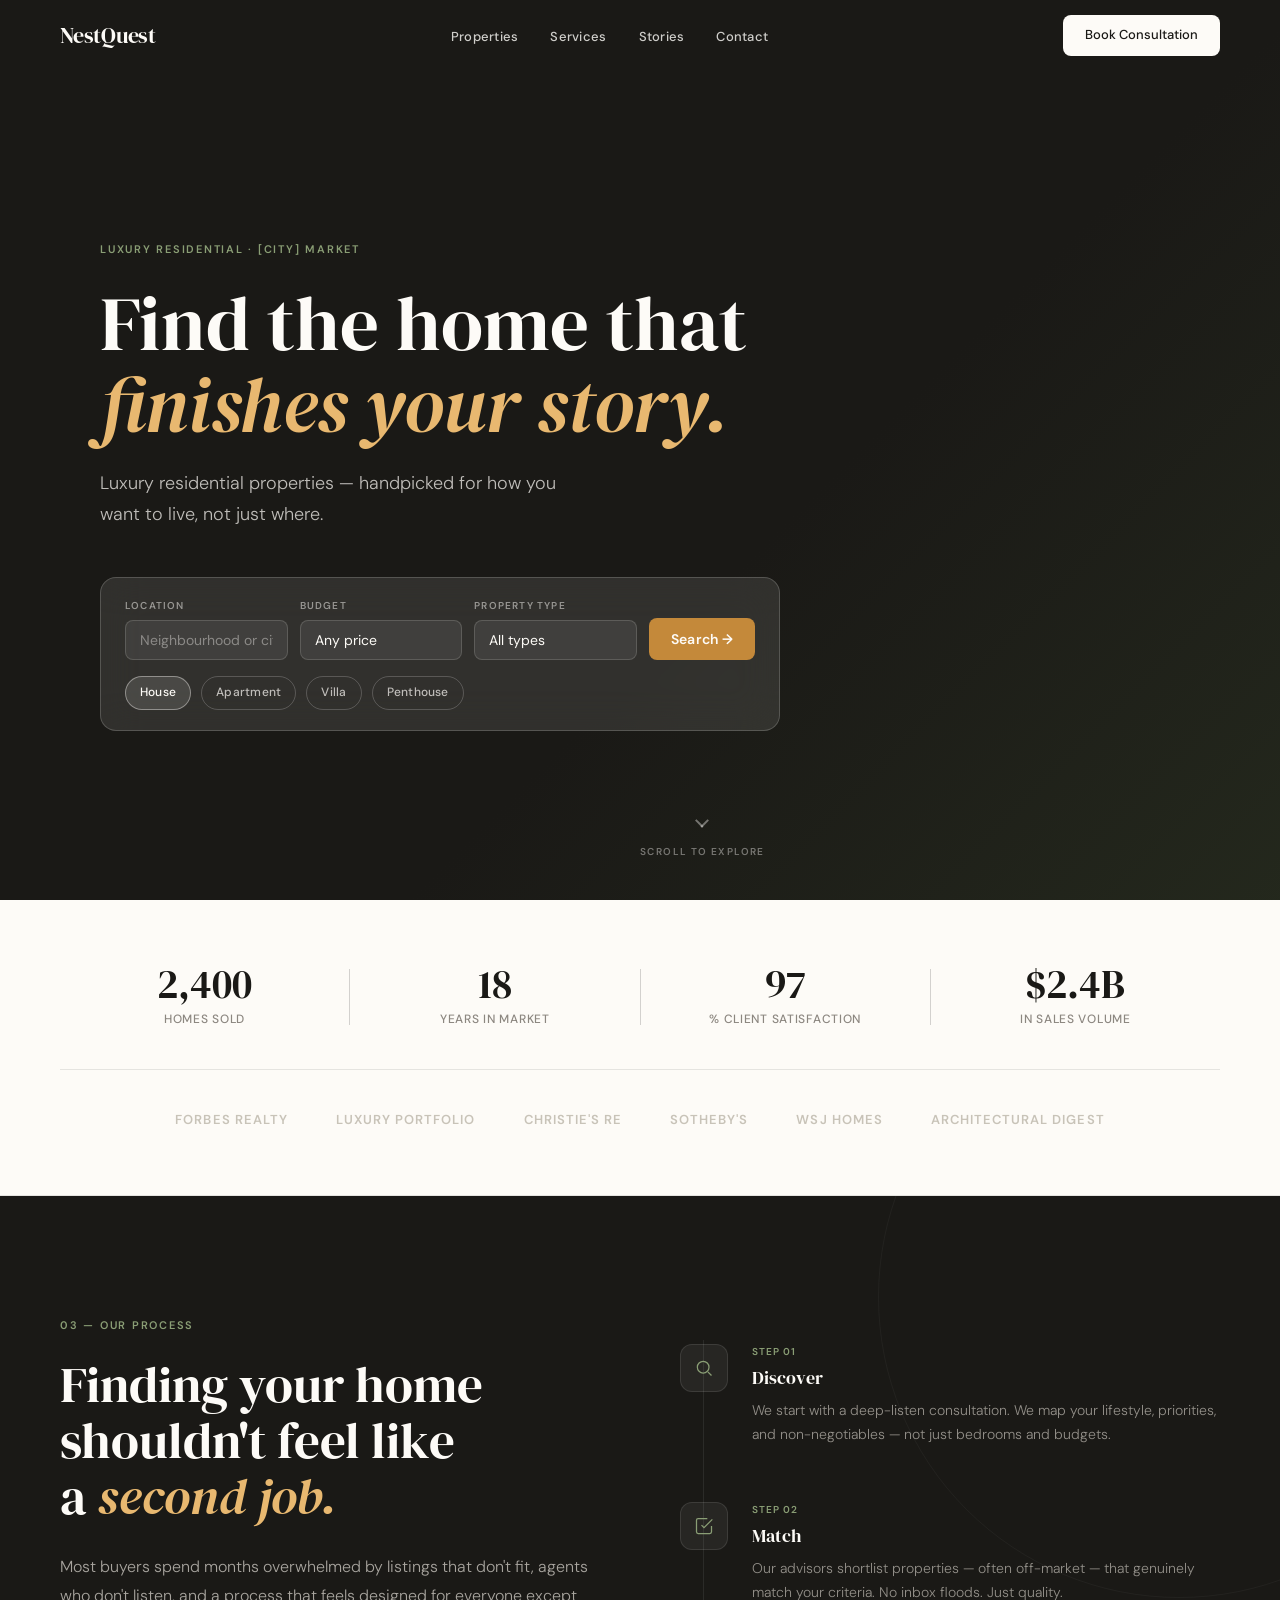
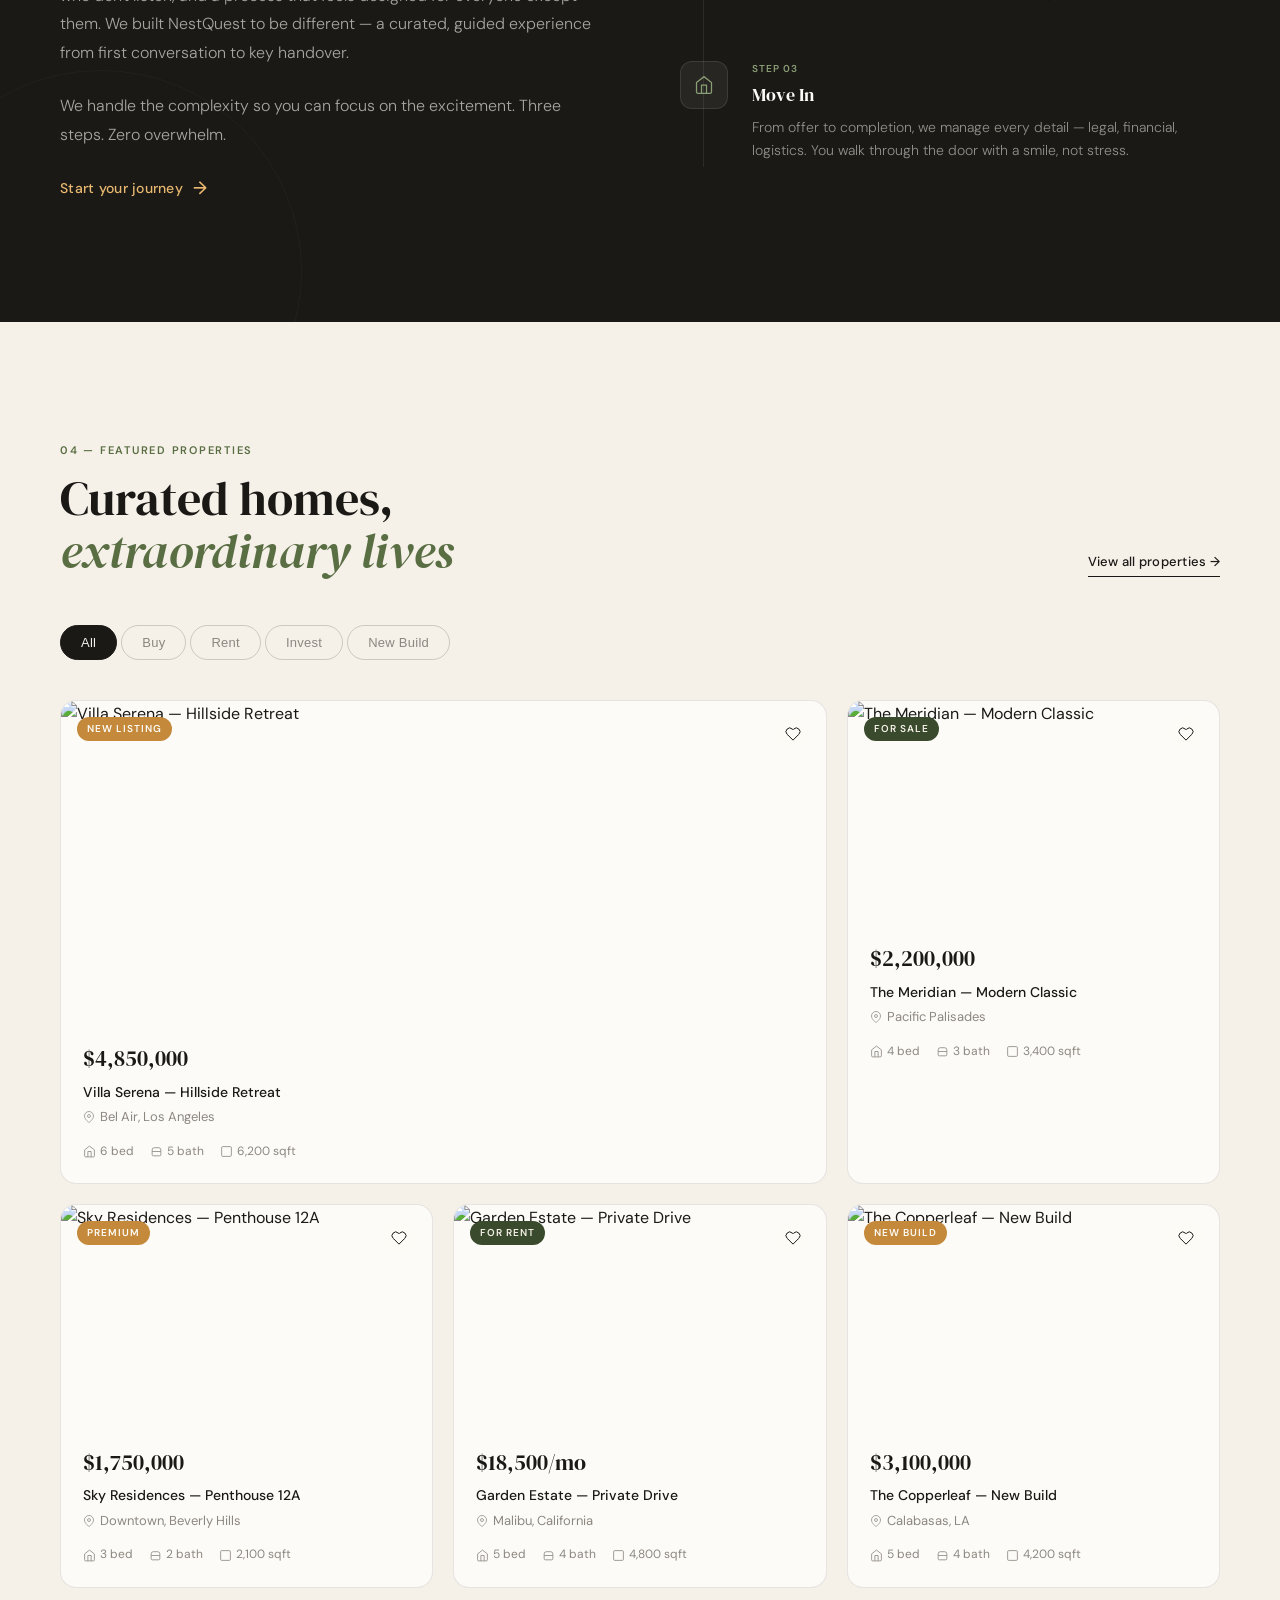
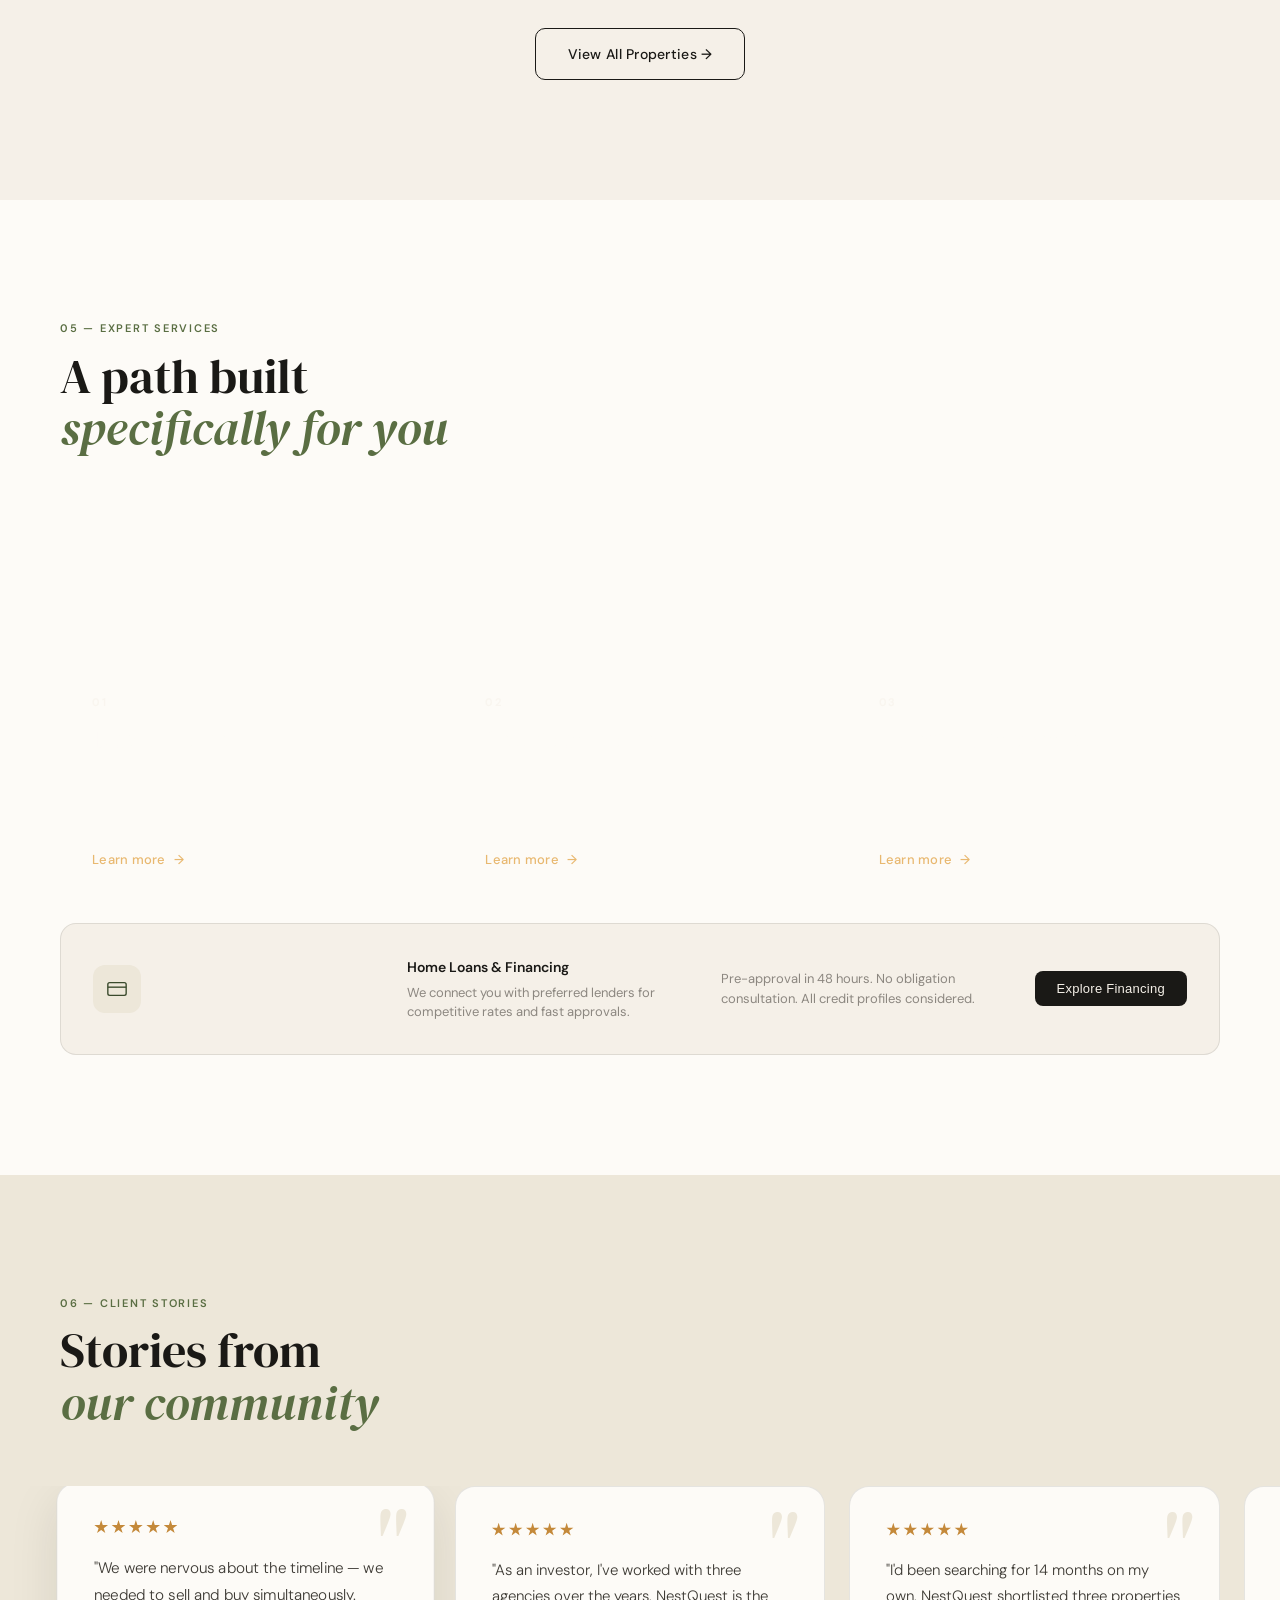
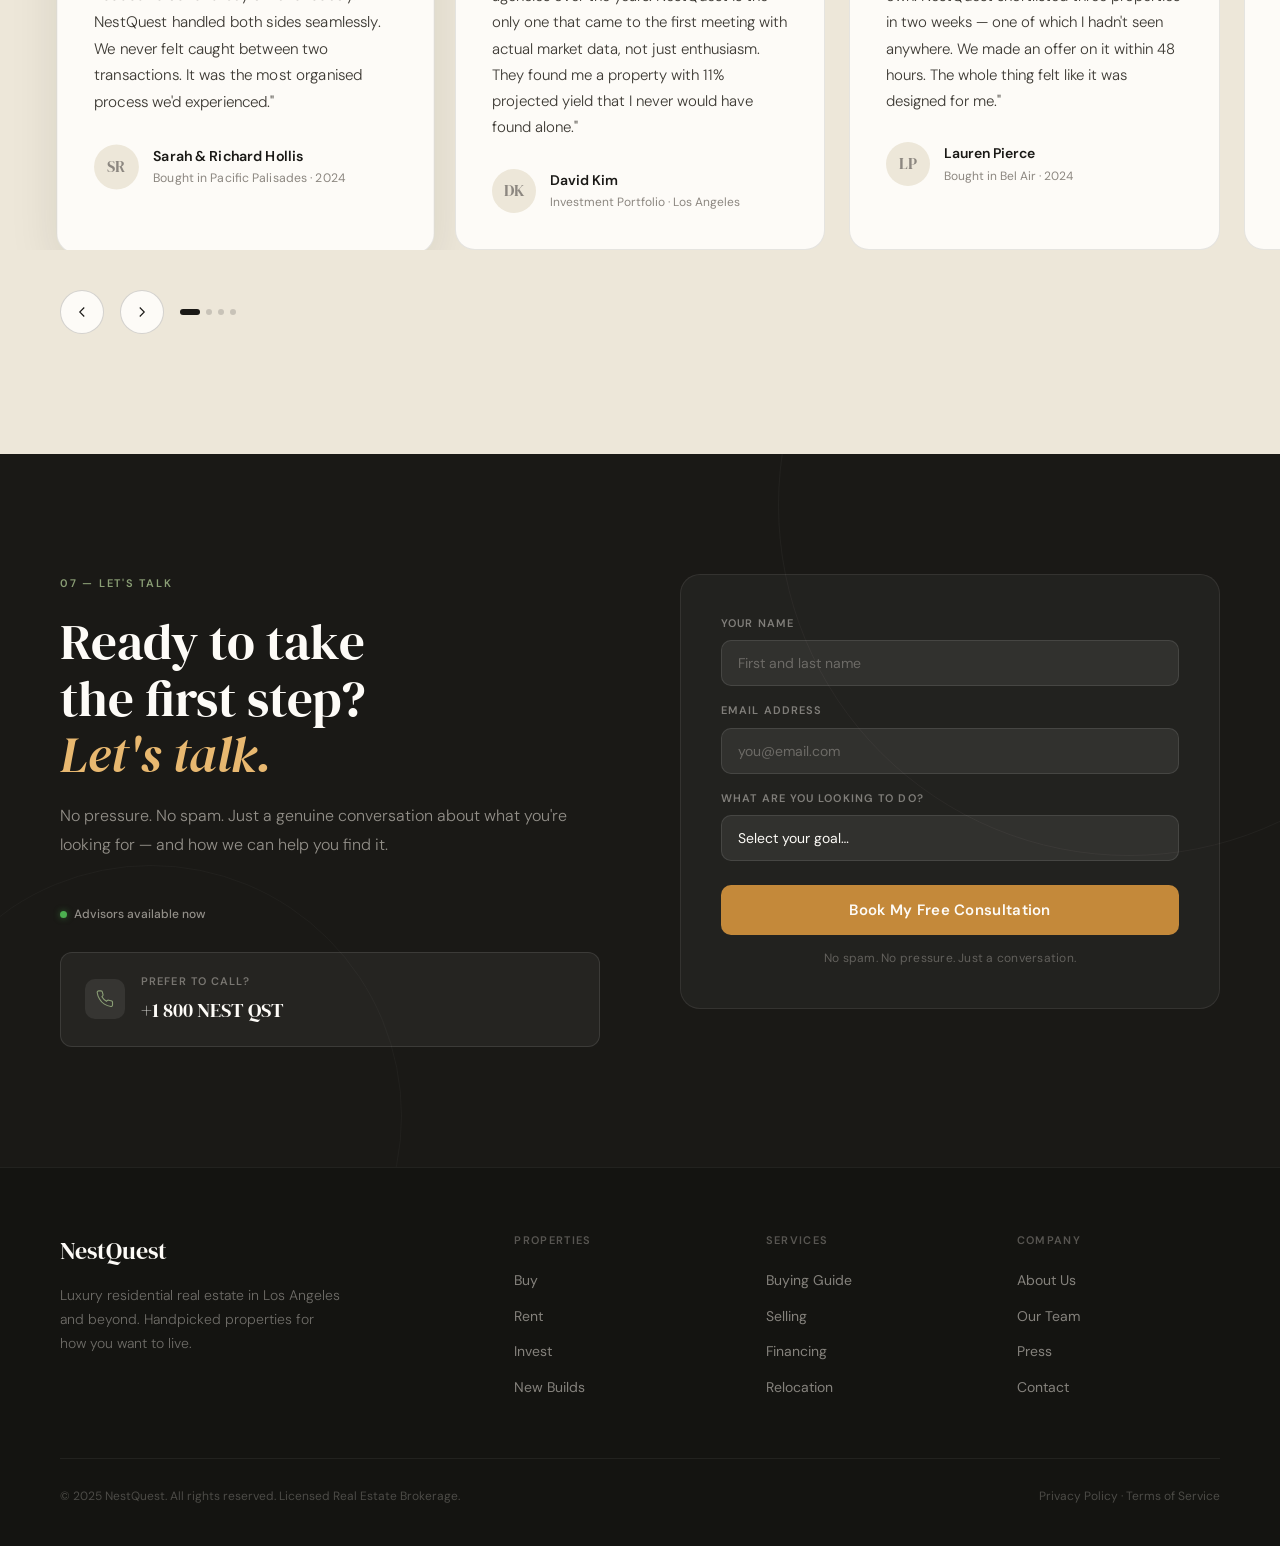
==== commit 0a846026: "refix all images final" ====
--- a/index.html
+++ b/index.html
@@ -230,7 +230,7 @@
       <!-- FEATURED (hero card — spans 2 columns) -->
       <div class="prop-card hero-card visible" data-type="buy">
         <div class="prop-img" style="height:320px">
-          <img src="assets/images/prop-villa-serena.jpg" alt="Villa Serena — Hillside Retreat" loading="lazy">
+          <img src="https://images.unsplash.com/photo-1600585154340-be6161a56a0c?w=900&q=80" alt="Villa Serena — Hillside Retreat" loading="lazy">
           <span class="prop-badge premium">New Listing</span>
           <div class="prop-heart" onclick="toggleHeart(this)" aria-label="Save property">
             <svg viewBox="0 0 24 24" aria-hidden="true">
@@ -259,7 +259,7 @@
       <!-- CARD 2 -->
       <div class="prop-card visible" data-type="buy">
         <div class="prop-img prop-img-default">
-          <img src="assets/images/prop-the-meridian.jpg" alt="The Meridian — Modern Classic" loading="lazy">
+          <img src="https://images.pexels.com/photos/1732414/pexels-photo-1732414.jpeg?auto=compress&cs=tinysrgb&w=600" alt="The Meridian — Modern Classic" loading="lazy">
           <span class="prop-badge">For Sale</span>
           <div class="prop-heart" onclick="toggleHeart(this)" aria-label="Save property">
             <svg viewBox="0 0 24 24" aria-hidden="true"><path d="M20.84 4.61a5.5 5.5 0 0 0-7.78 0L12 5.67l-1.06-1.06a5.5 5.5 0 0 0-7.78 7.78l1.06 1.06L12 21.23l7.78-7.78 1.06-1.06a5.5 5.5 0 0 0 0-7.78z"/></svg>
@@ -284,7 +284,7 @@
       <!-- CARD 3 -->
       <div class="prop-card visible" data-type="invest">
         <div class="prop-img prop-img-default">
-          <img src="assets/images/prop-sky-residences.jpg" alt="Sky Residences — Penthouse 12A" loading="lazy">
+          <img src="https://images.pexels.com/photos/439391/pexels-photo-439391.jpeg?auto=compress&cs=tinysrgb&w=600" alt="Sky Residences — Penthouse 12A" loading="lazy">
           <span class="prop-badge premium">Premium</span>
           <div class="prop-heart" onclick="toggleHeart(this)" aria-label="Save property">
             <svg viewBox="0 0 24 24" aria-hidden="true"><path d="M20.84 4.61a5.5 5.5 0 0 0-7.78 0L12 5.67l-1.06-1.06a5.5 5.5 0 0 0-7.78 7.78l1.06 1.06L12 21.23l7.78-7.78 1.06-1.06a5.5 5.5 0 0 0 0-7.78z"/></svg>
@@ -309,7 +309,7 @@
       <!-- CARD 4 -->
       <div class="prop-card visible" data-type="rent">
         <div class="prop-img prop-img-default">
-          <img src="assets/images/prop-garden-estate.jpg" alt="Garden Estate — Private Drive" loading="lazy">
+          <img src="https://images.pexels.com/photos/1643389/pexels-photo-1643389.jpeg?auto=compress&cs=tinysrgb&w=600" alt="Garden Estate — Private Drive" loading="lazy">
           <span class="prop-badge">For Rent</span>
           <div class="prop-heart" onclick="toggleHeart(this)" aria-label="Save property">
             <svg viewBox="0 0 24 24" aria-hidden="true"><path d="M20.84 4.61a5.5 5.5 0 0 0-7.78 0L12 5.67l-1.06-1.06a5.5 5.5 0 0 0-7.78 7.78l1.06 1.06L12 21.23l7.78-7.78 1.06-1.06a5.5 5.5 0 0 0 0-7.78z"/></svg>
@@ -334,7 +334,7 @@
       <!-- CARD 5 -->
       <div class="prop-card visible" data-type="new">
         <div class="prop-img prop-img-default">
-          <img src="assets/images/prop-copperleaf.jpg" alt="The Copperleaf — New Build" loading="lazy">
+          <img src="https://images.pexels.com/photos/323780/pexels-photo-323780.jpeg?auto=compress&cs=tinysrgb&w=600" alt="The Copperleaf — New Build" loading="lazy">
           <span class="prop-badge premium">New Build</span>
           <div class="prop-heart" onclick="toggleHeart(this)" aria-label="Save property">
             <svg viewBox="0 0 24 24" aria-hidden="true"><path d="M20.84 4.61a5.5 5.5 0 0 0-7.78 0L12 5.67l-1.06-1.06a5.5 5.5 0 0 0-7.78 7.78l1.06 1.06L12 21.23l7.78-7.78 1.06-1.06a5.5 5.5 0 0 0 0-7.78z"/></svg>
@@ -381,7 +381,7 @@
 
         <div class="service-card" id="svc1">
           <div class="service-card-inner">
-            <div class="service-card-img" style="background-image:url('assets/images/svc-buy.jpg')"></div>
+            <div class="service-card-img" style="background-image:url('https://images.pexels.com/photos/1029599/pexels-photo-1029599.jpeg?auto=compress&cs=tinysrgb&w=700')"></div>
             <div class="service-card-body">
               <div class="service-num">01</div>
               <h3>Buy a Home</h3>
@@ -393,7 +393,7 @@
 
         <div class="service-card" id="svc2">
           <div class="service-card-inner">
-            <div class="service-card-img" style="background-image:url('assets/images/svc-sell.jpg')"></div>
+            <div class="service-card-img" style="background-image:url('https://images.pexels.com/photos/1571460/pexels-photo-1571460.jpeg?auto=compress&cs=tinysrgb&w=700')"></div>
             <div class="service-card-body">
               <div class="service-num">02</div>
               <h3>Sell Your Home</h3>
@@ -405,7 +405,7 @@
 
         <div class="service-card" id="svc3">
           <div class="service-card-inner">
-            <div class="service-card-img" style="background-image:url('assets/images/svc-invest.jpg')"></div>
+            <div class="service-card-img" style="background-image:url('https://images.pexels.com/photos/2119714/pexels-photo-2119714.jpeg?auto=compress&cs=tinysrgb&w=700')"></div>
             <div class="service-card-body">
               <div class="service-num">03</div>
               <h3>Invest in Property</h3>
--- a/assets/css/main.css
+++ b/assets/css/main.css
@@ -137,7 +137,7 @@
 .hero-bg {
   position: absolute;
   inset: 0;
-  background: url('../images/hero-bg.jpg') center / cover no-repeat;
+  background:url('https://images.pexels.com/photos/1396122/pexels-photo-1396122.jpeg?auto=compress&cs=tinysrgb&w=1800') center/cover no-repeat;
   opacity: 0.42;
   transform: scale(1.08);
   transition: transform 0.1s linear;
